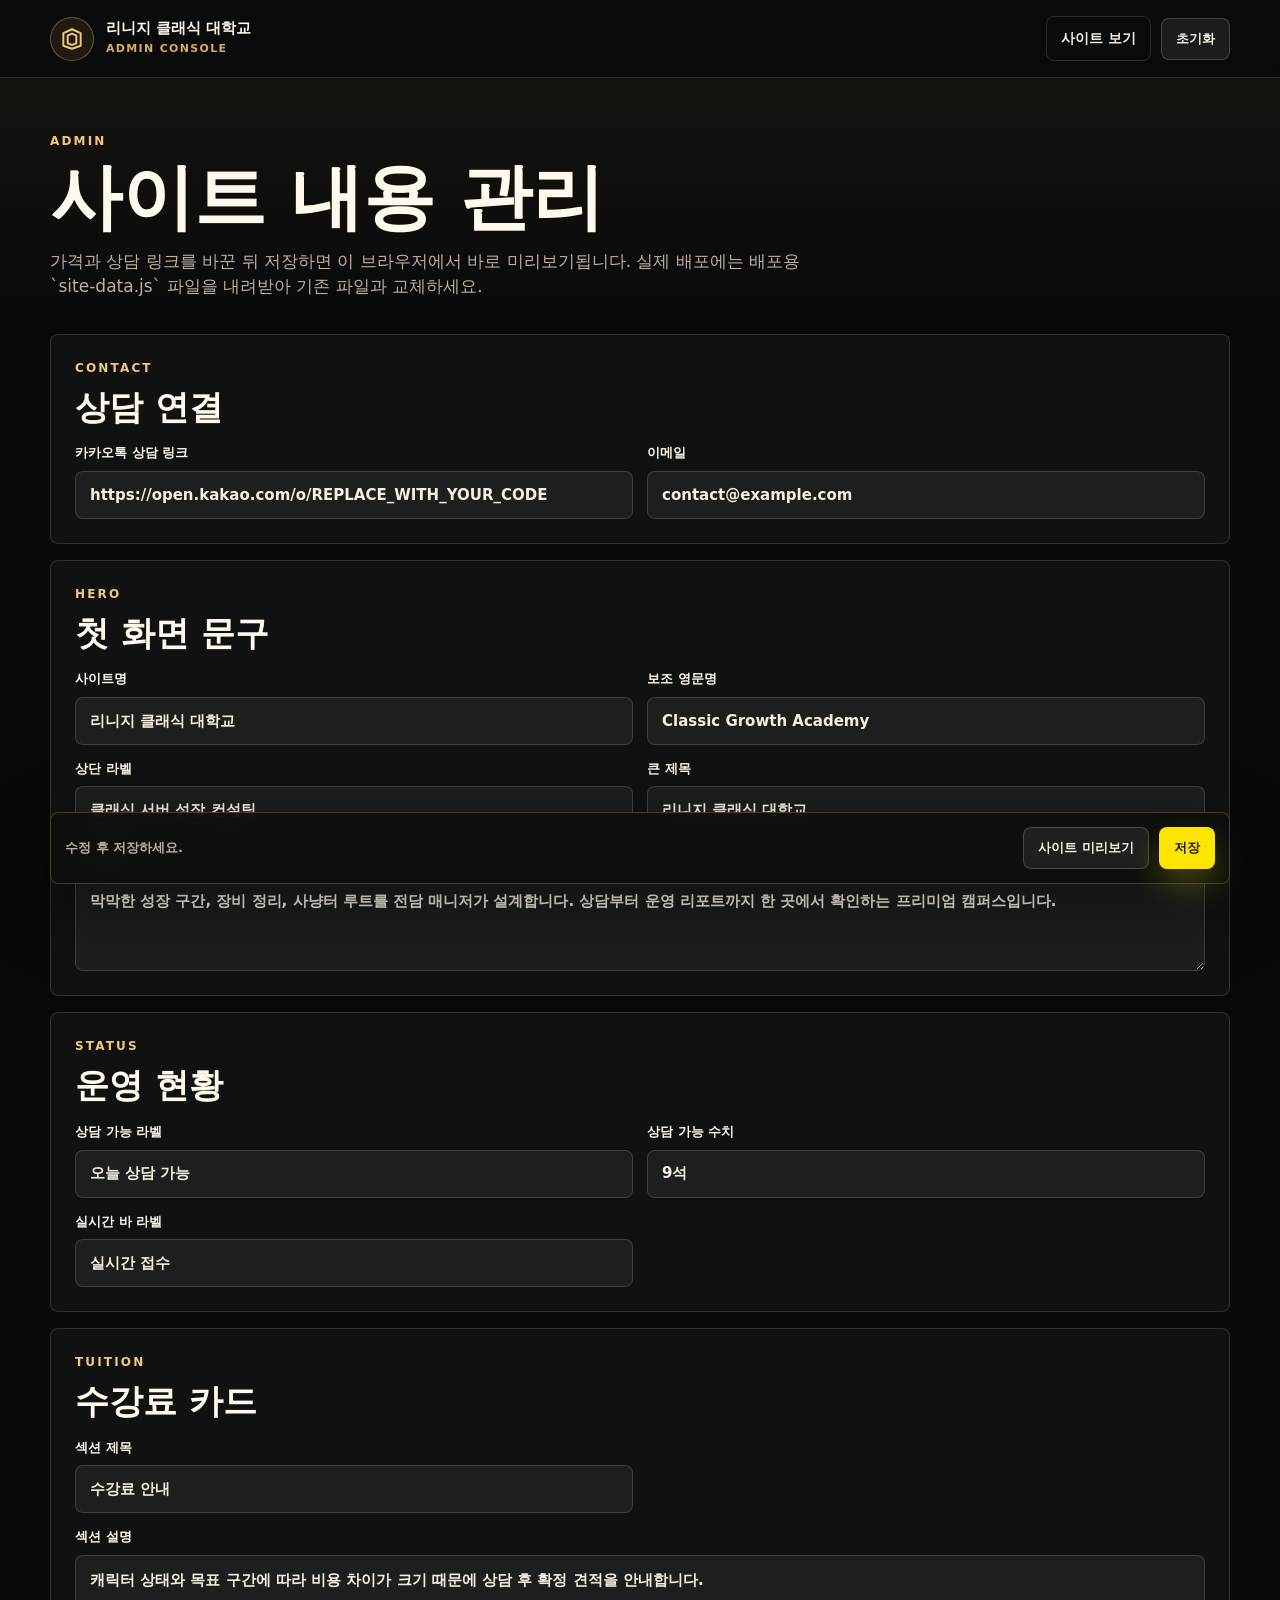
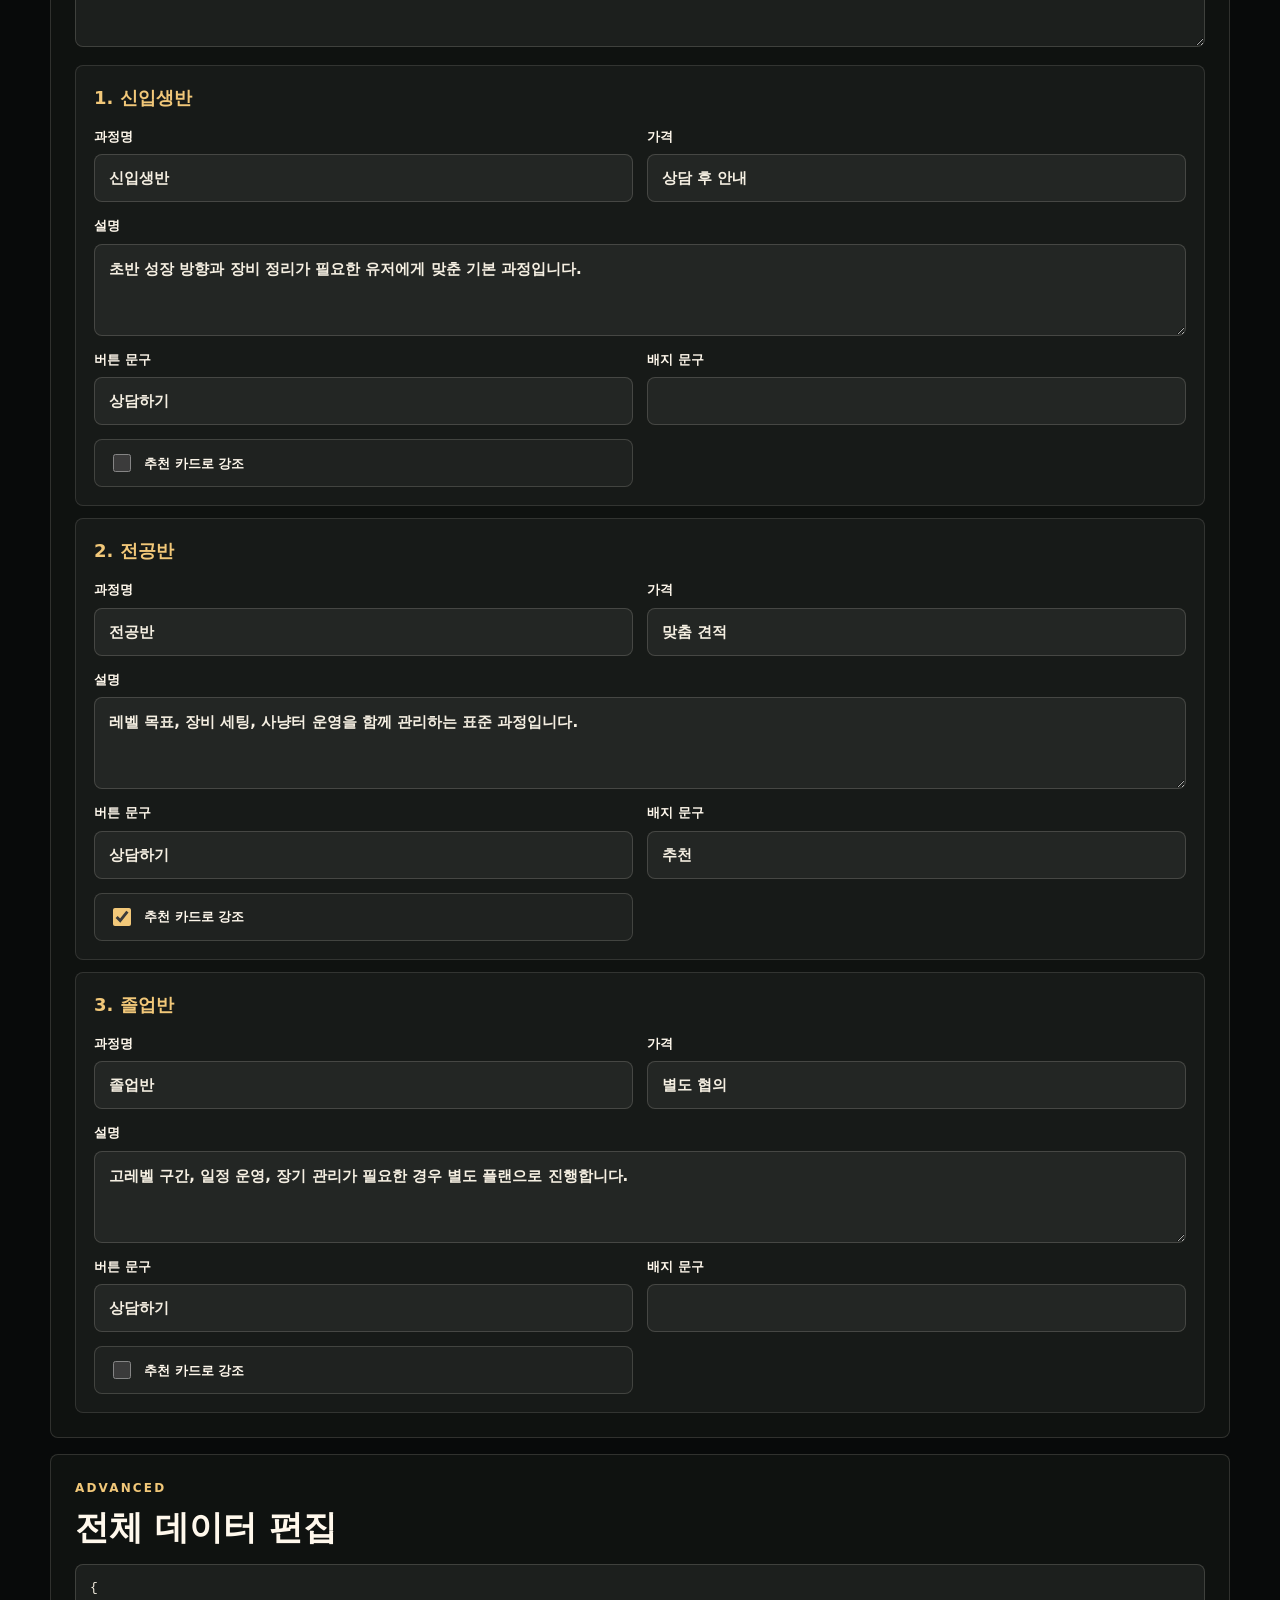
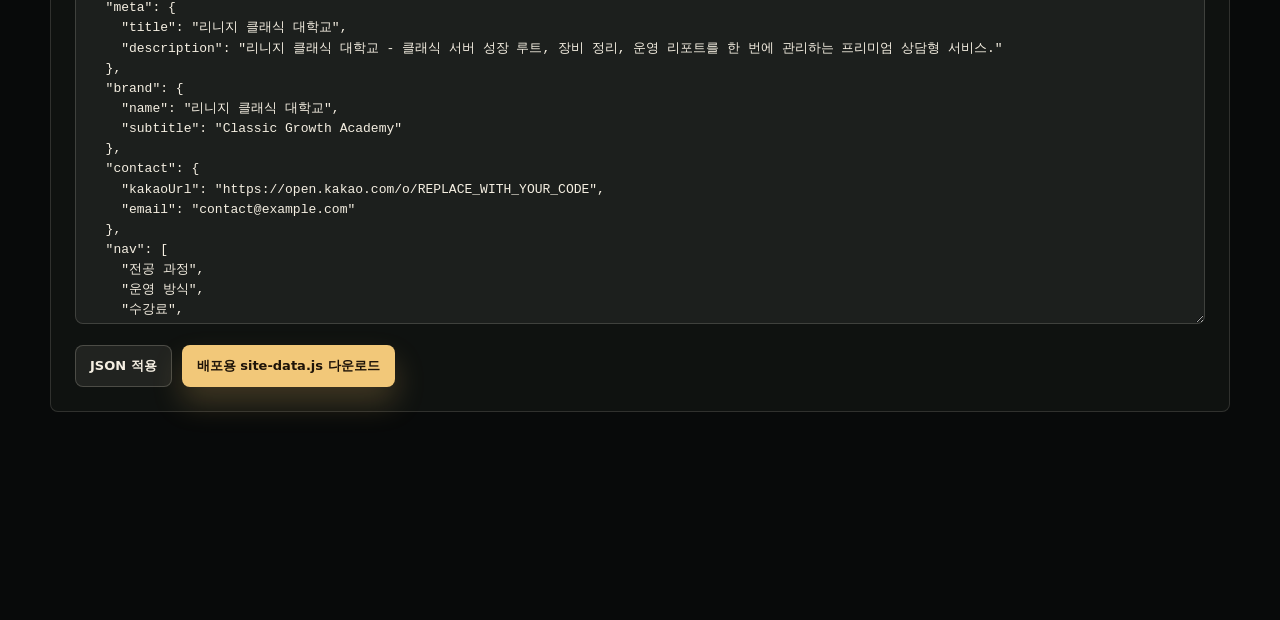
==== admin.html @ a8e137b4 "Deploy static website" ====
<!doctype html>
<html lang="ko">
  <head>
    <meta charset="utf-8" />
    <meta name="viewport" content="width=device-width, initial-scale=1" />
    <title>관리자 - 리니지 클래식 대학교</title>
    <link rel="stylesheet" href="styles.css" />
    <link rel="stylesheet" href="admin.css" />
  </head>
  <body class="admin-body">
    <header class="admin-topbar">
      <a class="brand" href="index.html" aria-label="리니지 클래식 대학교 사이트 보기">
        <span class="brand-mark" aria-hidden="true">
          <svg viewBox="0 0 24 24" role="img">
            <path d="M4 18.2V6.6L12 3l8 3.6v11.6l-8 2.8-8-2.8Z" />
            <path d="M8 16.1V8.9l4-1.8 4 1.8v7.2l-4 1.4-4-1.4Z" />
          </svg>
        </span>
        <span>
          <strong>리니지 클래식 대학교</strong>
          <small>Admin Console</small>
        </span>
      </a>
      <nav class="admin-nav" aria-label="관리자 메뉴">
        <a href="index.html">사이트 보기</a>
        <button class="button secondary compact" type="button" data-action="reset">초기화</button>
      </nav>
    </header>

    <main class="admin-shell">
      <section class="admin-intro">
        <p class="eyebrow">Admin</p>
        <h1>사이트 내용 관리</h1>
        <p>
          가격과 상담 링크를 바꾼 뒤 저장하면 이 브라우저에서 바로 미리보기됩니다. 실제 배포에는
          배포용 `site-data.js` 파일을 내려받아 기존 파일과 교체하세요.
        </p>
      </section>

      <form class="admin-layout" data-admin-form>
        <section class="admin-section">
          <div class="admin-section-head">
            <p class="eyebrow">Contact</p>
            <h2>상담 연결</h2>
          </div>
          <div class="field-grid">
            <label>
              카카오톡 상담 링크
              <input data-field="contact.kakaoUrl" type="url" placeholder="https://open.kakao.com/o/..." />
            </label>
            <label>
              이메일
              <input data-field="contact.email" type="email" placeholder="contact@example.com" />
            </label>
          </div>
        </section>

        <section class="admin-section">
          <div class="admin-section-head">
            <p class="eyebrow">Hero</p>
            <h2>첫 화면 문구</h2>
          </div>
          <div class="field-grid">
            <label>
              사이트명
              <input data-field="brand.name" type="text" />
            </label>
            <label>
              보조 영문명
              <input data-field="brand.subtitle" type="text" />
            </label>
            <label>
              상단 라벨
              <input data-field="hero.eyebrow" type="text" />
            </label>
            <label>
              큰 제목
              <input data-field="hero.title" type="text" />
            </label>
            <label class="wide-field">
              소개 문구
              <textarea data-field="hero.lede" rows="3"></textarea>
            </label>
          </div>
        </section>

        <section class="admin-section">
          <div class="admin-section-head">
            <p class="eyebrow">Status</p>
            <h2>운영 현황</h2>
          </div>
          <div class="field-grid">
            <label>
              상담 가능 라벨
              <input data-field="status.label" type="text" />
            </label>
            <label>
              상담 가능 수치
              <input data-field="status.value" type="text" />
            </label>
            <label>
              실시간 바 라벨
              <input data-field="status.lineLabel" type="text" />
            </label>
          </div>
        </section>

        <section class="admin-section">
          <div class="admin-section-head">
            <p class="eyebrow">Tuition</p>
            <h2>수강료 카드</h2>
          </div>
          <div class="field-grid">
            <label>
              섹션 제목
              <input data-field="pricing.title" type="text" />
            </label>
            <label class="wide-field">
              섹션 설명
              <textarea data-field="pricing.text" rows="2"></textarea>
            </label>
          </div>
          <div class="pricing-editor" data-pricing-editor></div>
        </section>

        <section class="admin-section">
          <div class="admin-section-head">
            <p class="eyebrow">Advanced</p>
            <h2>전체 데이터 편집</h2>
          </div>
          <textarea class="json-editor" data-json-editor spellcheck="false"></textarea>
          <div class="inline-actions">
            <button class="button secondary compact" type="button" data-action="apply-json">JSON 적용</button>
            <button class="button primary compact" type="button" data-action="download">배포용 site-data.js 다운로드</button>
          </div>
        </section>

        <div class="admin-savebar">
          <p data-admin-status>수정 후 저장하세요.</p>
          <div class="save-actions">
            <button class="button secondary compact" type="button" data-action="preview">사이트 미리보기</button>
            <button class="button kakao compact" type="submit">저장</button>
          </div>
        </div>
      </form>
    </main>

    <script src="site-data.js"></script>
    <script src="admin.js"></script>
  </body>
</html>
---- styles.css ----
:root {
  color-scheme: dark;
  --ink: #f5efe2;
  --muted: #bcb0a1;
  --soft: #82766a;
  --coal: #080a0a;
  --panel: #111514;
  --panel-2: #171b18;
  --line: rgba(245, 239, 226, 0.14);
  --gold: #d8ad5d;
  --gold-strong: #f2c879;
  --emerald: #3f806c;
  --brick: #9f4932;
  --shadow: 0 24px 70px rgba(0, 0, 0, 0.42);
  --radius: 8px;
  --max: 1180px;
}

* {
  box-sizing: border-box;
}

html {
  scroll-behavior: smooth;
}

body {
  margin: 0;
  min-width: 320px;
  background: var(--coal);
  color: var(--ink);
  font-family:
    "Pretendard",
    "Noto Sans KR",
    "Malgun Gothic",
    system-ui,
    -apple-system,
    BlinkMacSystemFont,
    "Segoe UI",
    sans-serif;
  line-height: 1.5;
}

body.menu-open {
  overflow: hidden;
}

img,
svg {
  display: block;
}

a {
  color: inherit;
  text-decoration: none;
}

button {
  font: inherit;
}

.site-header {
  position: fixed;
  z-index: 20;
  top: 16px;
  left: 50%;
  display: flex;
  width: min(calc(100% - 32px), var(--max));
  min-height: 68px;
  align-items: center;
  justify-content: space-between;
  gap: 24px;
  padding: 10px 12px 10px 16px;
  transform: translateX(-50%);
  border: 1px solid rgba(245, 239, 226, 0.18);
  border-radius: var(--radius);
  background: rgba(8, 10, 10, 0.72);
  box-shadow: 0 12px 38px rgba(0, 0, 0, 0.24);
  backdrop-filter: blur(18px);
}

.site-header.is-scrolled {
  background: rgba(8, 10, 10, 0.9);
}

.brand {
  display: inline-flex;
  min-width: 230px;
  align-items: center;
  gap: 12px;
}

.brand-mark {
  display: grid;
  width: 44px;
  height: 44px;
  flex: 0 0 auto;
  place-items: center;
  border: 1px solid rgba(216, 173, 93, 0.42);
  border-radius: 50%;
  background: rgba(216, 173, 93, 0.1);
  color: var(--gold-strong);
}

.brand-mark svg {
  width: 26px;
  height: 26px;
}

.brand-mark path,
.button path,
.icon-button path,
.card-icon path,
.floating-kakao path {
  fill: none;
  stroke: currentColor;
  stroke-linecap: round;
  stroke-linejoin: round;
  stroke-width: 1.8;
}

.brand strong {
  display: block;
  color: #fff8ec;
  font-size: 15px;
  font-weight: 800;
  line-height: 1.1;
}

.brand small {
  display: block;
  margin-top: 4px;
  color: var(--gold);
  font-size: 11px;
  font-weight: 700;
  letter-spacing: 0.12em;
  text-transform: uppercase;
}

.site-nav {
  display: flex;
  align-items: center;
  gap: 4px;
}

.site-nav a {
  min-height: 42px;
  padding: 11px 14px;
  border-radius: 999px;
  color: var(--muted);
  font-size: 14px;
  font-weight: 700;
}

.site-nav a:hover,
.site-nav a:focus-visible {
  background: rgba(245, 239, 226, 0.08);
  color: var(--ink);
  outline: 0;
}

.icon-button {
  display: none;
  width: 44px;
  height: 44px;
  align-items: center;
  justify-content: center;
  border: 1px solid var(--line);
  border-radius: var(--radius);
  background: rgba(255, 255, 255, 0.04);
  color: var(--ink);
  cursor: pointer;
}

.icon-button svg {
  width: 22px;
  height: 22px;
}

.hero {
  position: relative;
  display: grid;
  min-height: 88svh;
  overflow: hidden;
  isolation: isolate;
}

.hero-bg,
.hero-shade {
  position: absolute;
  inset: 0;
}

.hero-bg {
  z-index: -2;
  background-image: url("assets/hero-campus.png");
  background-position: center;
  background-size: cover;
}

.hero-shade {
  z-index: -1;
  background:
    linear-gradient(90deg, rgba(6, 8, 8, 0.96) 0%, rgba(6, 8, 8, 0.84) 30%, rgba(6, 8, 8, 0.44) 66%, rgba(6, 8, 8, 0.72) 100%),
    linear-gradient(180deg, rgba(8, 10, 10, 0.15), var(--coal) 100%);
}

.hero-inner {
  display: grid;
  width: min(calc(100% - 40px), var(--max));
  margin: 0 auto;
  padding: clamp(134px, 18vh, 184px) 0 clamp(56px, 9vh, 92px);
  align-items: end;
  grid-template-columns: minmax(0, 720px) 320px;
  gap: clamp(28px, 6vw, 92px);
}

.hero-copy {
  max-width: 720px;
}

.eyebrow {
  margin: 0 0 12px;
  color: var(--gold-strong);
  font-size: 12px;
  font-weight: 900;
  letter-spacing: 0.18em;
  text-transform: uppercase;
}

h1,
h2,
h3,
p {
  margin-top: 0;
}

h1 {
  max-width: 820px;
  margin-bottom: 22px;
  color: #fff8ec;
  font-size: clamp(52px, 9vw, 112px);
  font-weight: 900;
  line-height: 0.98;
  letter-spacing: 0;
}

.hero-lede {
  max-width: 680px;
  margin-bottom: 34px;
  color: rgba(245, 239, 226, 0.86);
  font-size: clamp(18px, 2vw, 23px);
  font-weight: 500;
}

.hero-actions,
.contact-actions {
  display: flex;
  flex-wrap: wrap;
  gap: 12px;
}

.button {
  display: inline-flex;
  min-height: 52px;
  align-items: center;
  justify-content: center;
  gap: 10px;
  padding: 14px 20px;
  border: 1px solid transparent;
  border-radius: var(--radius);
  font-size: 15px;
  font-weight: 900;
  transition:
    transform 180ms ease,
    border-color 180ms ease,
    background 180ms ease;
}

.button svg {
  width: 20px;
  height: 20px;
  flex: 0 0 auto;
}

.button:hover,
.button:focus-visible {
  transform: translateY(-2px);
  outline: 0;
}

.button.primary {
  background: var(--gold-strong);
  color: #1d1308;
  box-shadow: 0 16px 30px rgba(216, 173, 93, 0.24);
}

.button.kakao {
  background: #fee500;
  color: #231f20;
  box-shadow: 0 16px 30px rgba(254, 229, 0, 0.22);
}

.button.secondary {
  border-color: rgba(245, 239, 226, 0.2);
  background: rgba(245, 239, 226, 0.08);
  color: var(--ink);
}

.hero-status {
  align-self: end;
  padding: 20px;
  border: 1px solid rgba(245, 239, 226, 0.16);
  border-radius: var(--radius);
  background: rgba(9, 12, 11, 0.75);
  box-shadow: var(--shadow);
  backdrop-filter: blur(16px);
}

.status-top {
  display: flex;
  align-items: center;
  justify-content: space-between;
  gap: 16px;
  padding-bottom: 16px;
  border-bottom: 1px solid var(--line);
}

.status-top span {
  color: var(--muted);
  font-size: 13px;
  font-weight: 800;
}

.status-top strong {
  color: var(--gold-strong);
  font-size: 42px;
  line-height: 1;
}

.status-grid {
  display: grid;
  margin: 16px 0;
  grid-template-columns: repeat(3, 1fr);
  gap: 10px;
}

.status-grid div {
  min-height: 74px;
  padding: 12px 10px;
  border: 1px solid rgba(245, 239, 226, 0.1);
  border-radius: var(--radius);
  background: rgba(255, 255, 255, 0.04);
}

.status-grid dt {
  color: var(--soft);
  font-size: 11px;
  font-weight: 800;
}

.status-grid dd {
  margin: 8px 0 0;
  color: #fff8ec;
  font-size: 18px;
  font-weight: 900;
}

.status-line {
  display: flex;
  align-items: center;
  gap: 12px;
  color: var(--muted);
  font-size: 13px;
  font-weight: 800;
}

.pulse-track {
  position: relative;
  flex: 1;
  height: 6px;
  overflow: hidden;
  border-radius: 999px;
  background: rgba(245, 239, 226, 0.09);
}

.pulse-track span {
  position: absolute;
  inset: 0 auto 0 0;
  width: 46%;
  border-radius: inherit;
  background: linear-gradient(90deg, var(--emerald), var(--gold-strong));
  animation: pulseLine 2.8s ease-in-out infinite;
}

.notice-strip {
  display: grid;
  width: min(calc(100% - 40px), var(--max));
  margin: -34px auto 0;
  position: relative;
  z-index: 2;
  grid-template-columns: repeat(3, 1fr);
  border: 1px solid var(--line);
  border-radius: var(--radius);
  background: #111412;
  box-shadow: var(--shadow);
}

.notice-strip div {
  min-height: 118px;
  padding: 24px;
}

.notice-strip div + div {
  border-left: 1px solid var(--line);
}

.notice-strip strong {
  display: block;
  margin-bottom: 8px;
  color: #fff8ec;
  font-size: 17px;
}

.notice-strip span {
  color: var(--muted);
  font-size: 14px;
}

.section {
  width: min(calc(100% - 40px), var(--max));
  margin: 0 auto;
  padding: clamp(78px, 11vw, 130px) 0;
}

.section-head {
  max-width: 720px;
  margin: 0 auto 36px;
  text-align: center;
}

.section-head.align-left {
  margin-left: 0;
  text-align: left;
}

h2 {
  margin-bottom: 16px;
  color: #fff8ec;
  font-size: clamp(34px, 5vw, 58px);
  font-weight: 900;
  line-height: 1.08;
  letter-spacing: 0;
}

.section-head p:not(.eyebrow) {
  color: var(--muted);
  font-size: 17px;
}

.program-grid,
.pricing-grid {
  display: grid;
  grid-template-columns: repeat(3, minmax(0, 1fr));
  gap: 16px;
}

.program-card,
.price-card {
  min-height: 360px;
  padding: 26px;
  border: 1px solid var(--line);
  border-radius: var(--radius);
  background: var(--panel);
}

.program-card {
  display: flex;
  flex-direction: column;
}

.card-icon {
  display: grid;
  width: 52px;
  height: 52px;
  margin-bottom: 22px;
  place-items: center;
  border: 1px solid rgba(216, 173, 93, 0.3);
  border-radius: var(--radius);
  color: var(--gold-strong);
  background: rgba(216, 173, 93, 0.08);
}

.card-icon svg {
  width: 27px;
  height: 27px;
}

.program-card h3,
.price-card h3,
.live-board h3,
.timeline-step h3 {
  margin-bottom: 10px;
  color: #fff8ec;
  font-size: 22px;
  font-weight: 900;
  letter-spacing: 0;
}

.program-card p,
.price-card p,
.timeline-step p {
  color: var(--muted);
}

.program-card ul {
  display: grid;
  margin: auto 0 0;
  padding: 18px 0 0;
  border-top: 1px solid var(--line);
  gap: 9px;
  list-style: none;
}

.program-card li {
  position: relative;
  padding-left: 17px;
  color: rgba(245, 239, 226, 0.84);
  font-size: 14px;
  font-weight: 700;
}

.program-card li::before {
  position: absolute;
  top: 0.68em;
  left: 0;
  width: 6px;
  height: 6px;
  border-radius: 50%;
  background: var(--emerald);
  content: "";
}

.operations {
  padding-top: 34px;
}

.ops-layout {
  display: grid;
  grid-template-columns: minmax(0, 1fr) 420px;
  gap: 24px;
  align-items: start;
}

.timeline {
  display: grid;
  gap: 12px;
}

.timeline-step {
  display: grid;
  min-height: 132px;
  grid-template-columns: 72px 1fr;
  gap: 20px;
  padding: 22px;
  border: 1px solid var(--line);
  border-radius: var(--radius);
  background: var(--panel);
}

.timeline-step > span {
  display: grid;
  width: 56px;
  height: 56px;
  place-items: center;
  border: 1px solid rgba(63, 128, 108, 0.44);
  border-radius: var(--radius);
  color: #d8f0e7;
  background: rgba(63, 128, 108, 0.12);
  font-weight: 900;
}

.live-board {
  position: sticky;
  top: 108px;
  padding: 24px;
  border: 1px solid rgba(216, 173, 93, 0.22);
  border-radius: var(--radius);
  background: #121411;
  box-shadow: var(--shadow);
}

.board-head {
  display: flex;
  align-items: flex-start;
  justify-content: space-between;
  gap: 16px;
  margin-bottom: 18px;
}

.board-head .eyebrow {
  margin-bottom: 8px;
}

.live-badge {
  min-width: 68px;
  padding: 7px 10px;
  border: 1px solid rgba(63, 128, 108, 0.36);
  border-radius: 999px;
  background: rgba(63, 128, 108, 0.12);
  color: #c6efe2;
  font-size: 12px;
  font-weight: 900;
  text-align: center;
}

.queue-list {
  display: grid;
  gap: 10px;
}

.queue-item {
  display: grid;
  min-height: 72px;
  grid-template-columns: 1fr auto;
  gap: 14px;
  align-items: center;
  padding: 14px;
  border: 1px solid rgba(245, 239, 226, 0.1);
  border-radius: var(--radius);
  background: rgba(255, 255, 255, 0.035);
}

.queue-item strong {
  display: block;
  margin-bottom: 4px;
  color: #fff8ec;
  font-size: 14px;
}

.queue-item span {
  color: var(--soft);
  font-size: 12px;
  font-weight: 700;
}

.queue-chip {
  min-width: 58px;
  padding: 7px 9px;
  border-radius: 999px;
  color: #fff8ec;
  font-size: 12px;
  font-weight: 900;
  text-align: center;
}

.queue-chip.open {
  background: rgba(63, 128, 108, 0.72);
}

.queue-chip.waiting {
  background: rgba(216, 173, 93, 0.72);
  color: #1b1208;
}

.queue-chip.closed {
  background: rgba(159, 73, 50, 0.72);
}

.dark-band {
  width: 100%;
  max-width: none;
  margin: 0;
  padding-inline: max(20px, calc((100% - var(--max)) / 2));
  background:
    linear-gradient(180deg, rgba(255, 255, 255, 0.02), rgba(255, 255, 255, 0)),
    #0f1210;
}

.pricing-grid {
  width: min(100%, var(--max));
  margin: 0 auto;
}

.price-card {
  position: relative;
  min-height: 300px;
  background: var(--panel-2);
}

.price-card.featured {
  border-color: rgba(216, 173, 93, 0.5);
  background: #1a1710;
}

.tag {
  display: inline-flex;
  margin-bottom: 18px;
  padding: 6px 10px;
  border-radius: 999px;
  background: rgba(216, 173, 93, 0.18);
  color: var(--gold-strong);
  font-size: 12px;
  font-weight: 900;
}

.price {
  margin-bottom: 18px;
  color: var(--gold-strong) !important;
  font-size: 30px;
  font-weight: 900;
}

.text-link {
  display: inline-flex;
  margin-top: 14px;
  color: var(--gold-strong);
  font-weight: 900;
}

.text-link:hover,
.text-link:focus-visible {
  color: #fff8ec;
  outline: 0;
}

.faq-section {
  display: grid;
  grid-template-columns: minmax(260px, 0.7fr) minmax(0, 1fr);
  gap: 48px;
}

.faq-list {
  display: grid;
  gap: 10px;
}

details {
  border: 1px solid var(--line);
  border-radius: var(--radius);
  background: var(--panel);
}

summary {
  display: grid;
  min-height: 68px;
  grid-template-columns: 1fr 28px;
  align-items: center;
  gap: 16px;
  padding: 20px 22px;
  color: #fff8ec;
  cursor: pointer;
  font-weight: 900;
  list-style: none;
}

summary::-webkit-details-marker {
  display: none;
}

summary span {
  position: relative;
  width: 28px;
  height: 28px;
  border: 1px solid var(--line);
  border-radius: 50%;
}

summary span::before,
summary span::after {
  position: absolute;
  top: 50%;
  left: 50%;
  width: 12px;
  height: 2px;
  background: var(--gold-strong);
  content: "";
  transform: translate(-50%, -50%);
}

summary span::after {
  transform: translate(-50%, -50%) rotate(90deg);
}

details[open] summary span::after {
  opacity: 0;
}

details p {
  margin: 0;
  padding: 0 22px 22px;
  color: var(--muted);
}

.contact-section {
  display: grid;
  width: min(calc(100% - 40px), var(--max));
  margin: 0 auto 82px;
  grid-template-columns: minmax(0, 1fr) auto;
  gap: 28px;
  align-items: center;
  padding: clamp(32px, 5vw, 48px);
  border: 1px solid rgba(216, 173, 93, 0.24);
  border-radius: var(--radius);
  background:
    linear-gradient(90deg, rgba(216, 173, 93, 0.11), rgba(63, 128, 108, 0.11)),
    #121411;
  box-shadow: var(--shadow);
}

.contact-copy h2 {
  margin-bottom: 12px;
}

.contact-copy p:last-child {
  max-width: 680px;
  margin-bottom: 0;
  color: var(--muted);
}

.floating-kakao {
  position: fixed;
  right: max(18px, calc((100% - var(--max)) / 2));
  bottom: 22px;
  z-index: 30;
  display: inline-flex;
  min-height: 54px;
  align-items: center;
  justify-content: center;
  gap: 8px;
  padding: 14px 18px;
  border: 1px solid rgba(35, 31, 32, 0.2);
  border-radius: 999px;
  background: #fee500;
  color: #231f20;
  box-shadow: 0 20px 50px rgba(0, 0, 0, 0.36);
  font-size: 14px;
  font-weight: 900;
  transition:
    transform 180ms ease,
    box-shadow 180ms ease;
}

.floating-kakao:hover,
.floating-kakao:focus-visible {
  transform: translateY(-3px);
  box-shadow: 0 24px 62px rgba(0, 0, 0, 0.46);
  outline: 0;
}

.floating-kakao svg {
  width: 22px;
  height: 22px;
  flex: 0 0 auto;
}

.site-footer {
  display: flex;
  width: min(calc(100% - 40px), var(--max));
  min-height: 92px;
  margin: 0 auto;
  align-items: center;
  justify-content: space-between;
  gap: 20px;
  padding: 28px 0;
  border-top: 1px solid var(--line);
  color: var(--soft);
  font-size: 13px;
}

.site-footer p {
  margin: 0;
}

.admin-link {
  color: var(--gold);
  font-size: 13px;
  font-weight: 900;
}

.admin-link:hover,
.admin-link:focus-visible {
  color: #fff8ec;
  outline: 0;
}

@keyframes pulseLine {
  0%,
  100% {
    transform: translateX(0);
  }

  50% {
    transform: translateX(120%);
  }
}

@media (max-width: 960px) {
  .site-header {
    top: 12px;
    width: min(calc(100% - 24px), var(--max));
  }

  .icon-button {
    display: inline-flex;
  }

  .site-nav {
    position: fixed;
    top: 90px;
    right: 12px;
    left: 12px;
    display: none;
    flex-direction: column;
    align-items: stretch;
    padding: 10px;
    border: 1px solid var(--line);
    border-radius: var(--radius);
    background: rgba(8, 10, 10, 0.96);
    box-shadow: var(--shadow);
  }

  body.menu-open .site-nav {
    display: flex;
  }

  .site-nav a {
    border-radius: var(--radius);
  }

  .hero {
    min-height: 86svh;
  }

  .hero-bg {
    background-position: 58% center;
  }

  .hero-inner {
    grid-template-columns: 1fr;
    padding-top: 128px;
  }

  .hero-status {
    max-width: 460px;
  }

  .notice-strip,
  .program-grid,
  .pricing-grid,
  .ops-layout,
  .faq-section,
  .contact-section {
    grid-template-columns: 1fr;
  }

  .notice-strip div + div {
    border-top: 1px solid var(--line);
    border-left: 0;
  }

  .live-board {
    position: static;
  }

  .contact-actions {
    justify-content: flex-start;
  }
}

@media (max-width: 640px) {
  .brand {
    min-width: 0;
  }

  .brand small {
    display: none;
  }

  .brand strong {
    font-size: 14px;
  }

  .hero {
    min-height: 84svh;
  }

  .hero-bg {
    background-position: 64% center;
  }

  .hero-shade {
    background:
      linear-gradient(90deg, rgba(6, 8, 8, 0.98) 0%, rgba(6, 8, 8, 0.86) 54%, rgba(6, 8, 8, 0.62) 100%),
      linear-gradient(180deg, rgba(8, 10, 10, 0.08), var(--coal) 100%);
  }

  .hero-inner,
  .section,
  .notice-strip,
  .contact-section,
  .site-footer {
    width: min(calc(100% - 28px), var(--max));
  }

  h1 {
    font-size: clamp(44px, 15vw, 68px);
  }

  h2 {
    font-size: clamp(30px, 10vw, 42px);
  }

  .hero-lede {
    font-size: 17px;
  }

  .hero-actions,
  .contact-actions {
    display: grid;
    grid-template-columns: 1fr;
  }

  .button {
    width: 100%;
  }

  .status-grid {
    grid-template-columns: 1fr;
  }

  .program-card,
  .price-card {
    min-height: auto;
  }

  .timeline-step {
    grid-template-columns: 1fr;
  }

  .site-footer {
    flex-direction: column;
    align-items: flex-start;
    padding-bottom: 88px;
  }

  .floating-kakao {
    right: 14px;
    bottom: 14px;
    min-height: 50px;
    padding: 12px 15px;
    font-size: 13px;
  }
}
---- admin.css ----
.admin-body {
  min-height: 100svh;
  background:
    linear-gradient(180deg, rgba(216, 173, 93, 0.08), rgba(8, 10, 10, 0) 320px),
    var(--coal);
}

.admin-topbar {
  position: sticky;
  z-index: 10;
  top: 0;
  display: flex;
  min-height: 78px;
  align-items: center;
  justify-content: space-between;
  gap: 24px;
  padding: 14px max(20px, calc((100% - var(--max)) / 2));
  border-bottom: 1px solid var(--line);
  background: rgba(8, 10, 10, 0.9);
  backdrop-filter: blur(18px);
}

.admin-nav,
.inline-actions,
.save-actions {
  display: flex;
  flex-wrap: wrap;
  align-items: center;
  gap: 10px;
}

.admin-nav a {
  min-height: 42px;
  padding: 11px 14px;
  border: 1px solid var(--line);
  border-radius: var(--radius);
  color: var(--ink);
  font-size: 14px;
  font-weight: 900;
}

.admin-shell {
  width: min(calc(100% - 40px), var(--max));
  margin: 0 auto;
  padding: 54px 0 120px;
}

.admin-intro {
  max-width: 760px;
  margin-bottom: 34px;
}

.admin-intro h1 {
  margin-bottom: 16px;
  font-size: clamp(38px, 6vw, 72px);
}

.admin-intro p:last-child {
  color: var(--muted);
  font-size: 17px;
}

.admin-layout {
  display: grid;
  gap: 16px;
}

.admin-section {
  padding: 24px;
  border: 1px solid var(--line);
  border-radius: var(--radius);
  background: rgba(17, 20, 18, 0.92);
}

.admin-section-head {
  margin-bottom: 18px;
}

.admin-section-head h2 {
  margin-bottom: 0;
  font-size: clamp(24px, 3vw, 34px);
}

.field-grid {
  display: grid;
  grid-template-columns: repeat(2, minmax(0, 1fr));
  gap: 14px;
}

label {
  display: grid;
  gap: 8px;
  color: #fff8ec;
  font-size: 13px;
  font-weight: 900;
}

input,
textarea {
  width: 100%;
  border: 1px solid rgba(245, 239, 226, 0.16);
  border-radius: var(--radius);
  background: rgba(255, 255, 255, 0.055);
  color: var(--ink);
  font: inherit;
  font-size: 15px;
  outline: 0;
}

input {
  min-height: 48px;
  padding: 0 14px;
}

textarea {
  min-height: 92px;
  padding: 13px 14px;
  resize: vertical;
}

input:focus,
textarea:focus {
  border-color: rgba(242, 200, 121, 0.72);
  box-shadow: 0 0 0 3px rgba(242, 200, 121, 0.12);
}

.wide-field {
  grid-column: 1 / -1;
}

.pricing-editor {
  display: grid;
  margin-top: 18px;
  gap: 12px;
}

.price-editor-row {
  display: grid;
  grid-template-columns: 1fr 1fr;
  gap: 14px;
  padding: 18px;
  border: 1px solid rgba(245, 239, 226, 0.12);
  border-radius: var(--radius);
  background: rgba(255, 255, 255, 0.035);
}

.price-editor-row h3 {
  grid-column: 1 / -1;
  margin-bottom: 2px;
  color: var(--gold-strong);
  font-size: 18px;
}

.checkbox-field {
  display: flex;
  min-height: 48px;
  align-items: center;
  gap: 10px;
  padding: 0 14px;
  border: 1px solid rgba(245, 239, 226, 0.16);
  border-radius: var(--radius);
  background: rgba(255, 255, 255, 0.035);
}

.checkbox-field input {
  width: 18px;
  min-height: 18px;
  accent-color: var(--gold-strong);
}

.json-editor {
  min-height: 360px;
  margin-bottom: 14px;
  font-family: "Cascadia Code", "Consolas", monospace;
  font-size: 13px;
  line-height: 1.55;
}

.button.compact {
  min-height: 42px;
  padding: 10px 14px;
  font-size: 13px;
}

.admin-savebar {
  position: sticky;
  bottom: 16px;
  z-index: 9;
  display: flex;
  align-items: center;
  justify-content: space-between;
  gap: 18px;
  padding: 14px;
  border: 1px solid rgba(216, 173, 93, 0.28);
  border-radius: var(--radius);
  background: rgba(13, 15, 13, 0.94);
  box-shadow: var(--shadow);
  backdrop-filter: blur(16px);
}

.admin-savebar p {
  margin: 0;
  color: var(--muted);
  font-size: 13px;
  font-weight: 800;
}

.admin-savebar.is-saved p {
  color: #d8f0e7;
}

.admin-savebar.is-error p {
  color: #ffb4a2;
}

@media (max-width: 760px) {
  .admin-topbar,
  .admin-savebar {
    align-items: stretch;
    flex-direction: column;
  }

  .admin-topbar {
    position: static;
  }

  .admin-nav,
  .inline-actions,
  .save-actions {
    display: grid;
    width: 100%;
    grid-template-columns: 1fr;
  }

  .admin-nav a,
  .button.compact {
    width: 100%;
  }

  .field-grid,
  .price-editor-row {
    grid-template-columns: 1fr;
  }
}
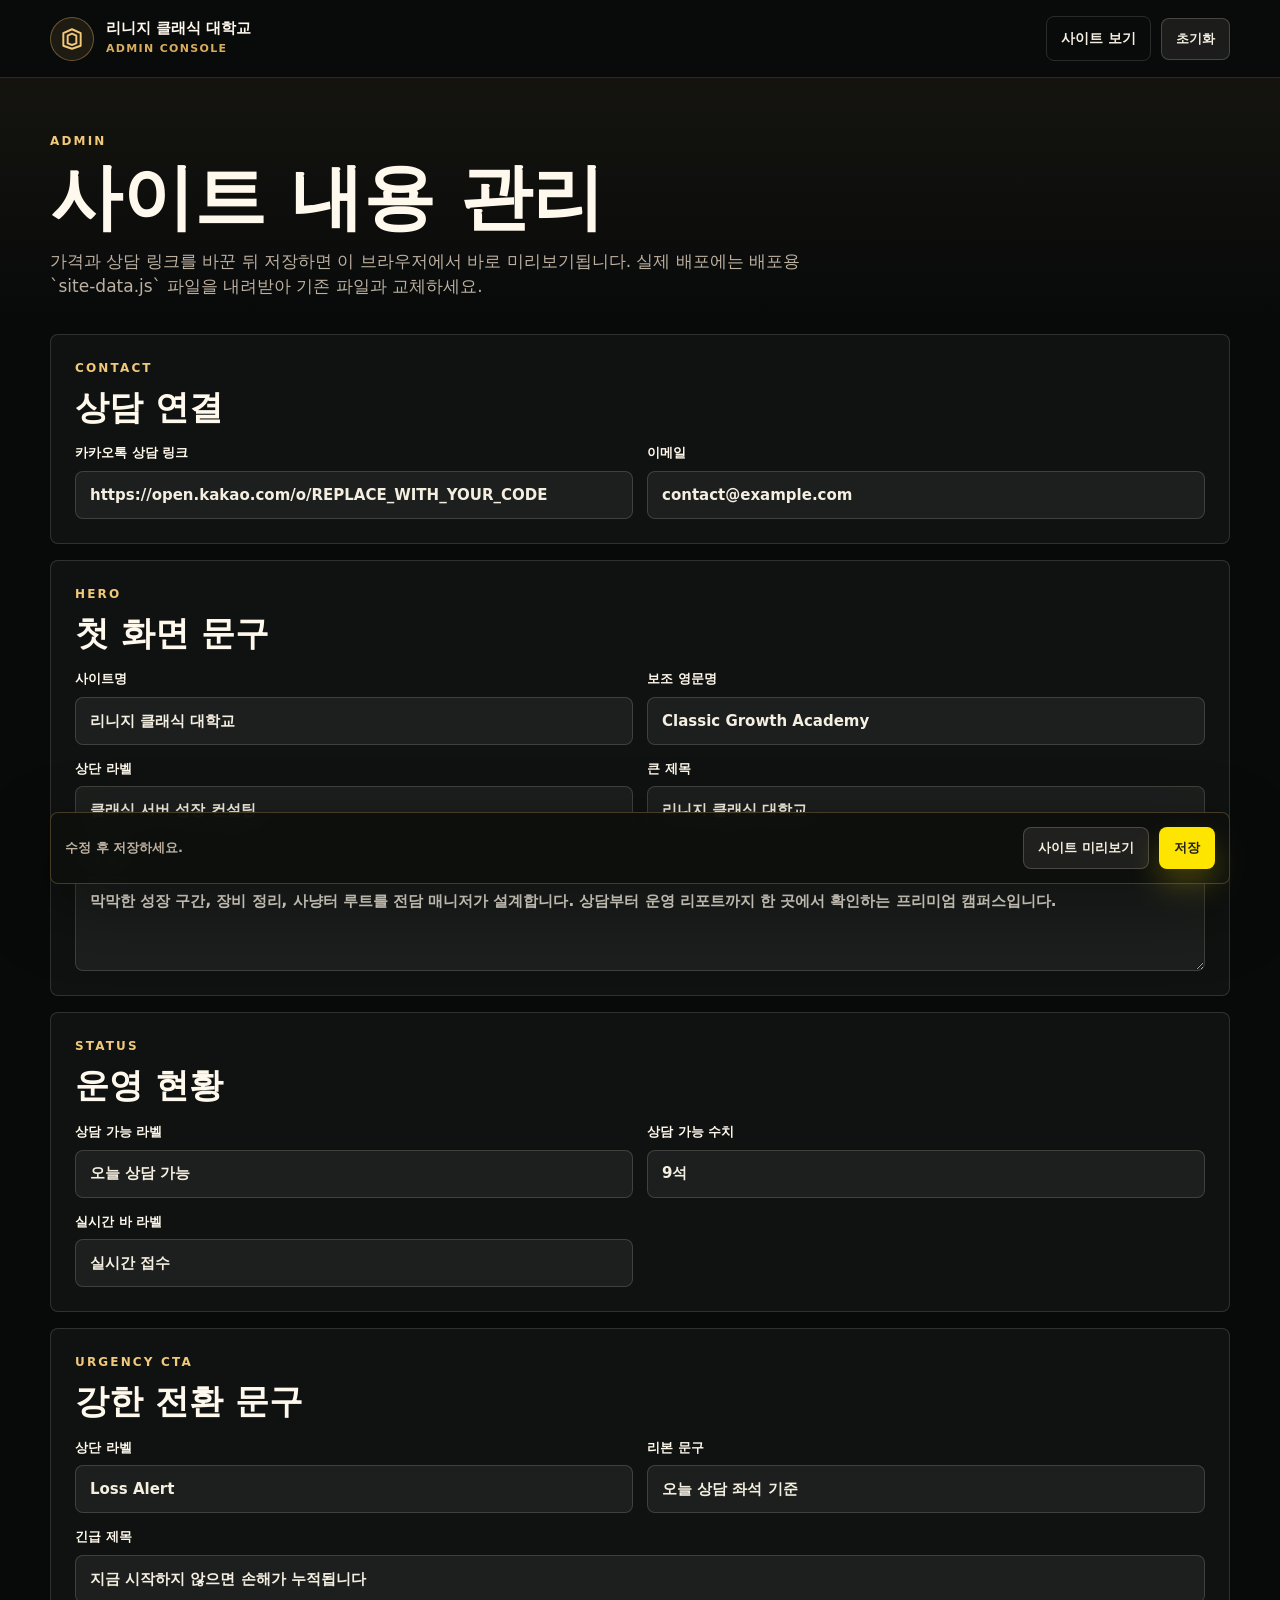
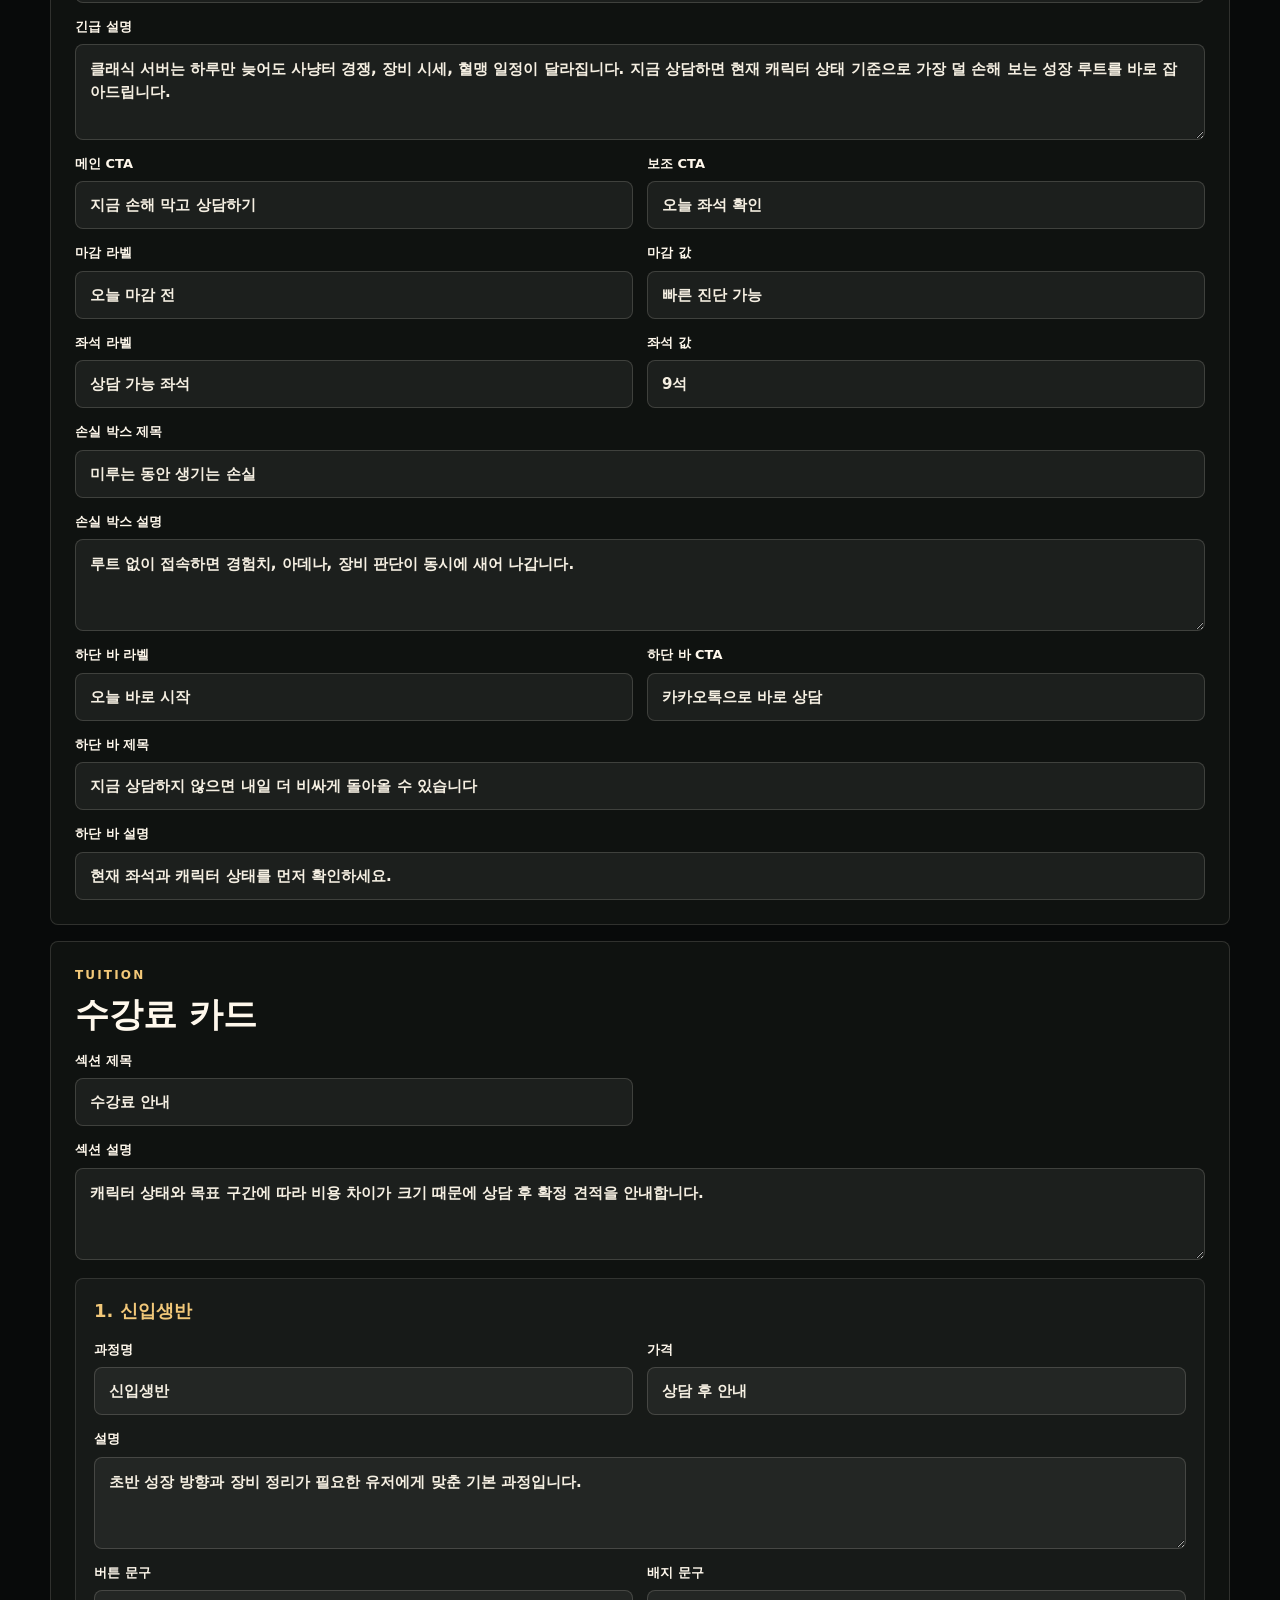
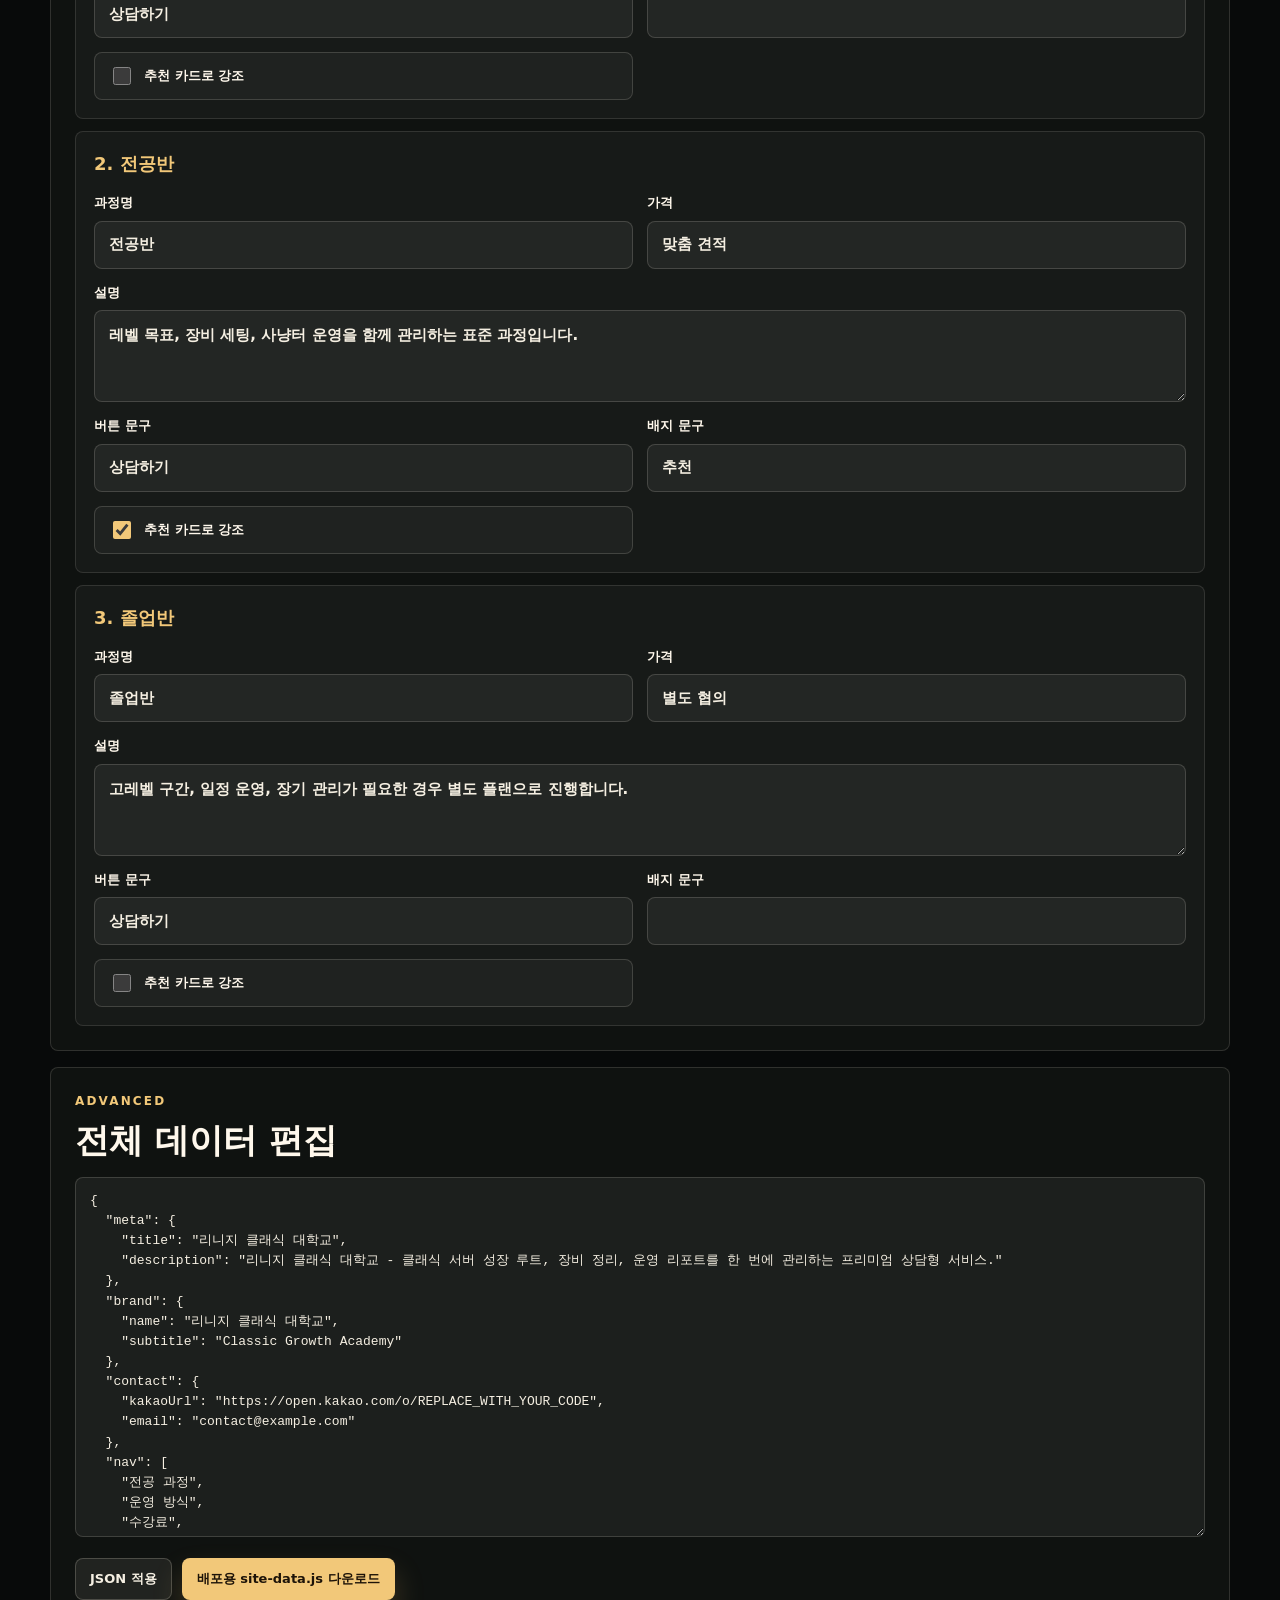
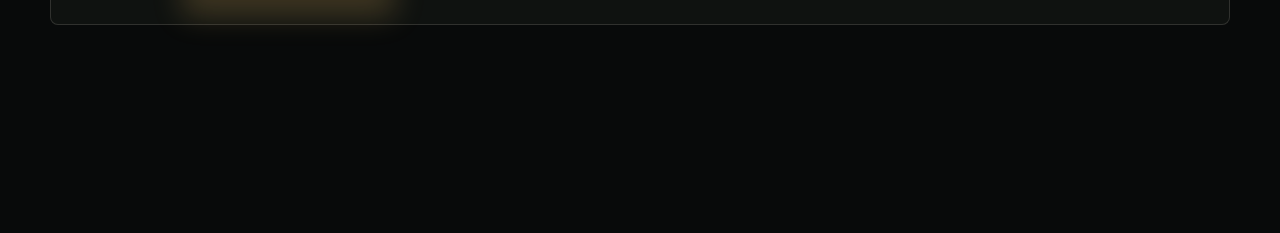
==== commit 05f60120: "Add urgency CTA marketing sections" ====
--- a/admin.html
+++ b/admin.html
@@ -107,6 +107,79 @@
 
         <section class="admin-section">
           <div class="admin-section-head">
+            <p class="eyebrow">Urgency CTA</p>
+            <h2>강한 전환 문구</h2>
+          </div>
+          <div class="field-grid">
+            <label>
+              상단 라벨
+              <input data-field="urgency.eyebrow" type="text" />
+            </label>
+            <label>
+              리본 문구
+              <input data-field="urgency.ribbon" type="text" />
+            </label>
+            <label class="wide-field">
+              긴급 제목
+              <input data-field="urgency.title" type="text" />
+            </label>
+            <label class="wide-field">
+              긴급 설명
+              <textarea data-field="urgency.text" rows="3"></textarea>
+            </label>
+            <label>
+              메인 CTA
+              <input data-field="urgency.primaryCta" type="text" />
+            </label>
+            <label>
+              보조 CTA
+              <input data-field="urgency.secondaryCta" type="text" />
+            </label>
+            <label>
+              마감 라벨
+              <input data-field="urgency.deadlineLabel" type="text" />
+            </label>
+            <label>
+              마감 값
+              <input data-field="urgency.deadlineValue" type="text" />
+            </label>
+            <label>
+              좌석 라벨
+              <input data-field="urgency.slotLabel" type="text" />
+            </label>
+            <label>
+              좌석 값
+              <input data-field="urgency.slotValue" type="text" />
+            </label>
+            <label class="wide-field">
+              손실 박스 제목
+              <input data-field="urgency.lossTitle" type="text" />
+            </label>
+            <label class="wide-field">
+              손실 박스 설명
+              <textarea data-field="urgency.lossText" rows="2"></textarea>
+            </label>
+            <label>
+              하단 바 라벨
+              <input data-field="urgency.stripLabel" type="text" />
+            </label>
+            <label>
+              하단 바 CTA
+              <input data-field="urgency.stripCta" type="text" />
+            </label>
+            <label class="wide-field">
+              하단 바 제목
+              <input data-field="urgency.stripTitle" type="text" />
+            </label>
+            <label class="wide-field">
+              하단 바 설명
+              <input data-field="urgency.stripText" type="text" />
+            </label>
+          </div>
+        </section>
+
+        <section class="admin-section">
+          <div class="admin-section-head">
             <p class="eyebrow">Tuition</p>
             <h2>수강료 카드</h2>
           </div>
--- a/styles.css
+++ b/styles.css
@@ -110,8 +110,7 @@
 .brand-mark path,
 .button path,
 .icon-button path,
-.card-icon path,
-.floating-kakao path {
+.card-icon path {
   fill: none;
   stroke: currentColor;
   stroke-linecap: round;
@@ -425,6 +424,139 @@
 .notice-strip span {
   color: var(--muted);
   font-size: 14px;
+}
+
+.urgency-section {
+  display: grid;
+  width: min(calc(100% - 40px), var(--max));
+  margin: 34px auto 0;
+  grid-template-columns: minmax(0, 0.96fr) minmax(340px, 0.64fr);
+  gap: 18px;
+  padding: clamp(24px, 4vw, 34px);
+  border: 1px solid rgba(255, 180, 96, 0.28);
+  border-radius: var(--radius);
+  background:
+    linear-gradient(135deg, rgba(159, 73, 50, 0.24), rgba(216, 173, 93, 0.12) 42%, rgba(63, 128, 108, 0.1)),
+    #111310;
+  box-shadow: var(--shadow);
+}
+
+.urgency-copy {
+  align-self: center;
+}
+
+.urgency-ribbon {
+  display: inline-flex;
+  min-height: 34px;
+  align-items: center;
+  margin-bottom: 18px;
+  padding: 7px 12px;
+  border: 1px solid rgba(255, 180, 96, 0.34);
+  border-radius: 999px;
+  background: rgba(159, 73, 50, 0.24);
+  color: #ffd7ba;
+  font-size: 12px;
+  font-weight: 900;
+}
+
+.urgency-copy h2 {
+  max-width: 720px;
+  margin-bottom: 16px;
+  font-size: clamp(34px, 5.4vw, 64px);
+}
+
+.urgency-copy p:not(.eyebrow) {
+  max-width: 720px;
+  color: rgba(245, 239, 226, 0.84);
+  font-size: 17px;
+}
+
+.urgency-actions {
+  display: flex;
+  flex-wrap: wrap;
+  gap: 12px;
+  margin-top: 24px;
+}
+
+.urgency-panel {
+  display: grid;
+  gap: 12px;
+  padding: 18px;
+  border: 1px solid rgba(245, 239, 226, 0.14);
+  border-radius: var(--radius);
+  background: rgba(8, 10, 10, 0.7);
+}
+
+.urgency-panel-top {
+  display: grid;
+  grid-template-columns: 1fr 1fr;
+  gap: 10px;
+}
+
+.urgency-panel-top div,
+.urgency-stat-grid div,
+.loss-box {
+  padding: 14px;
+  border: 1px solid rgba(245, 239, 226, 0.1);
+  border-radius: var(--radius);
+  background: rgba(255, 255, 255, 0.04);
+}
+
+.urgency-panel span,
+.urgency-stat-grid span {
+  display: block;
+  margin-bottom: 8px;
+  color: var(--soft);
+  font-size: 12px;
+  font-weight: 900;
+}
+
+.urgency-panel strong,
+.urgency-stat-grid strong {
+  color: #fff8ec;
+  font-size: 20px;
+  font-weight: 900;
+}
+
+.urgency-panel-top strong {
+  color: var(--gold-strong);
+  font-size: clamp(24px, 4vw, 36px);
+}
+
+.urgency-stat-grid {
+  display: grid;
+  grid-template-columns: repeat(3, 1fr);
+  gap: 10px;
+}
+
+.loss-box h3,
+.loss-grid h3 {
+  margin-bottom: 8px;
+  color: #fff8ec;
+  font-size: 17px;
+  font-weight: 900;
+}
+
+.loss-box p,
+.loss-grid p {
+  margin: 0;
+  color: var(--muted);
+  font-size: 14px;
+}
+
+.loss-grid {
+  display: grid;
+  grid-column: 1 / -1;
+  grid-template-columns: repeat(3, minmax(0, 1fr));
+  gap: 12px;
+}
+
+.loss-grid article {
+  min-height: 132px;
+  padding: 18px;
+  border: 1px solid rgba(245, 239, 226, 0.12);
+  border-radius: var(--radius);
+  background: rgba(255, 255, 255, 0.035);
 }
 
 .section {
@@ -818,39 +950,58 @@
   color: var(--muted);
 }
 
-.floating-kakao {
+.conversion-bar {
   position: fixed;
   right: max(18px, calc((100% - var(--max)) / 2));
-  bottom: 22px;
+  bottom: 18px;
+  left: auto;
   z-index: 30;
-  display: inline-flex;
-  min-height: 54px;
+  display: flex;
+  width: min(620px, calc(100% - 36px));
+  min-height: 74px;
   align-items: center;
-  justify-content: center;
-  gap: 8px;
-  padding: 14px 18px;
-  border: 1px solid rgba(35, 31, 32, 0.2);
-  border-radius: 999px;
-  background: #fee500;
-  color: #231f20;
+  justify-content: space-between;
+  gap: 18px;
+  margin: 0 auto;
+  padding: 12px 14px 12px 18px;
+  border: 1px solid rgba(216, 173, 93, 0.38);
+  border-radius: var(--radius);
+  background: rgba(10, 12, 10, 0.94);
+  color: var(--ink);
   box-shadow: 0 20px 50px rgba(0, 0, 0, 0.36);
-  font-size: 14px;
-  font-weight: 900;
-  transition:
-    transform 180ms ease,
-    box-shadow 180ms ease;
-}
-
-.floating-kakao:hover,
-.floating-kakao:focus-visible {
-  transform: translateY(-3px);
-  box-shadow: 0 24px 62px rgba(0, 0, 0, 0.46);
-  outline: 0;
-}
-
-.floating-kakao svg {
-  width: 22px;
-  height: 22px;
+  backdrop-filter: blur(18px);
+}
+
+.conversion-copy {
+  min-width: 0;
+}
+
+.conversion-copy span {
+  display: block;
+  margin-bottom: 3px;
+  color: var(--gold-strong);
+  font-size: 12px;
+  font-weight: 900;
+  letter-spacing: 0.1em;
+  text-transform: uppercase;
+}
+
+.conversion-copy strong {
+  display: block;
+  color: #fff8ec;
+  font-size: clamp(15px, 2vw, 19px);
+  font-weight: 900;
+  line-height: 1.25;
+}
+
+.conversion-copy p {
+  margin: 4px 0 0;
+  color: var(--muted);
+  font-size: 13px;
+}
+
+.compact-conversion {
+  min-width: 232px;
   flex: 0 0 auto;
 }
 
@@ -862,7 +1013,7 @@
   align-items: center;
   justify-content: space-between;
   gap: 20px;
-  padding: 28px 0;
+  padding: 28px 0 118px;
   border-top: 1px solid var(--line);
   color: var(--soft);
   font-size: 13px;
@@ -946,6 +1097,7 @@
   }
 
   .notice-strip,
+  .urgency-section,
   .program-grid,
   .pricing-grid,
   .ops-layout,
@@ -959,6 +1111,11 @@
     border-left: 0;
   }
 
+  .urgency-section,
+  .loss-grid {
+    grid-template-columns: 1fr;
+  }
+
   .live-board {
     position: static;
   }
@@ -998,6 +1155,7 @@
   .hero-inner,
   .section,
   .notice-strip,
+  .urgency-section,
   .contact-section,
   .site-footer {
     width: min(calc(100% - 28px), var(--max));
@@ -1029,6 +1187,11 @@
     grid-template-columns: 1fr;
   }
 
+  .urgency-panel-top,
+  .urgency-stat-grid {
+    grid-template-columns: 1fr;
+  }
+
   .program-card,
   .price-card {
     min-height: auto;
@@ -1041,14 +1204,23 @@
   .site-footer {
     flex-direction: column;
     align-items: flex-start;
-    padding-bottom: 88px;
-  }
-
-  .floating-kakao {
-    right: 14px;
-    bottom: 14px;
-    min-height: 50px;
-    padding: 12px 15px;
-    font-size: 13px;
-  }
-}
+    padding-bottom: 170px;
+  }
+
+  .conversion-bar {
+    right: 10px;
+    bottom: 10px;
+    left: 10px;
+    width: calc(100% - 20px);
+    min-height: 132px;
+    align-items: stretch;
+    flex-direction: column;
+    gap: 10px;
+  }
+
+  .compact-conversion {
+    width: 100%;
+    min-width: 0;
+  }
+
+}
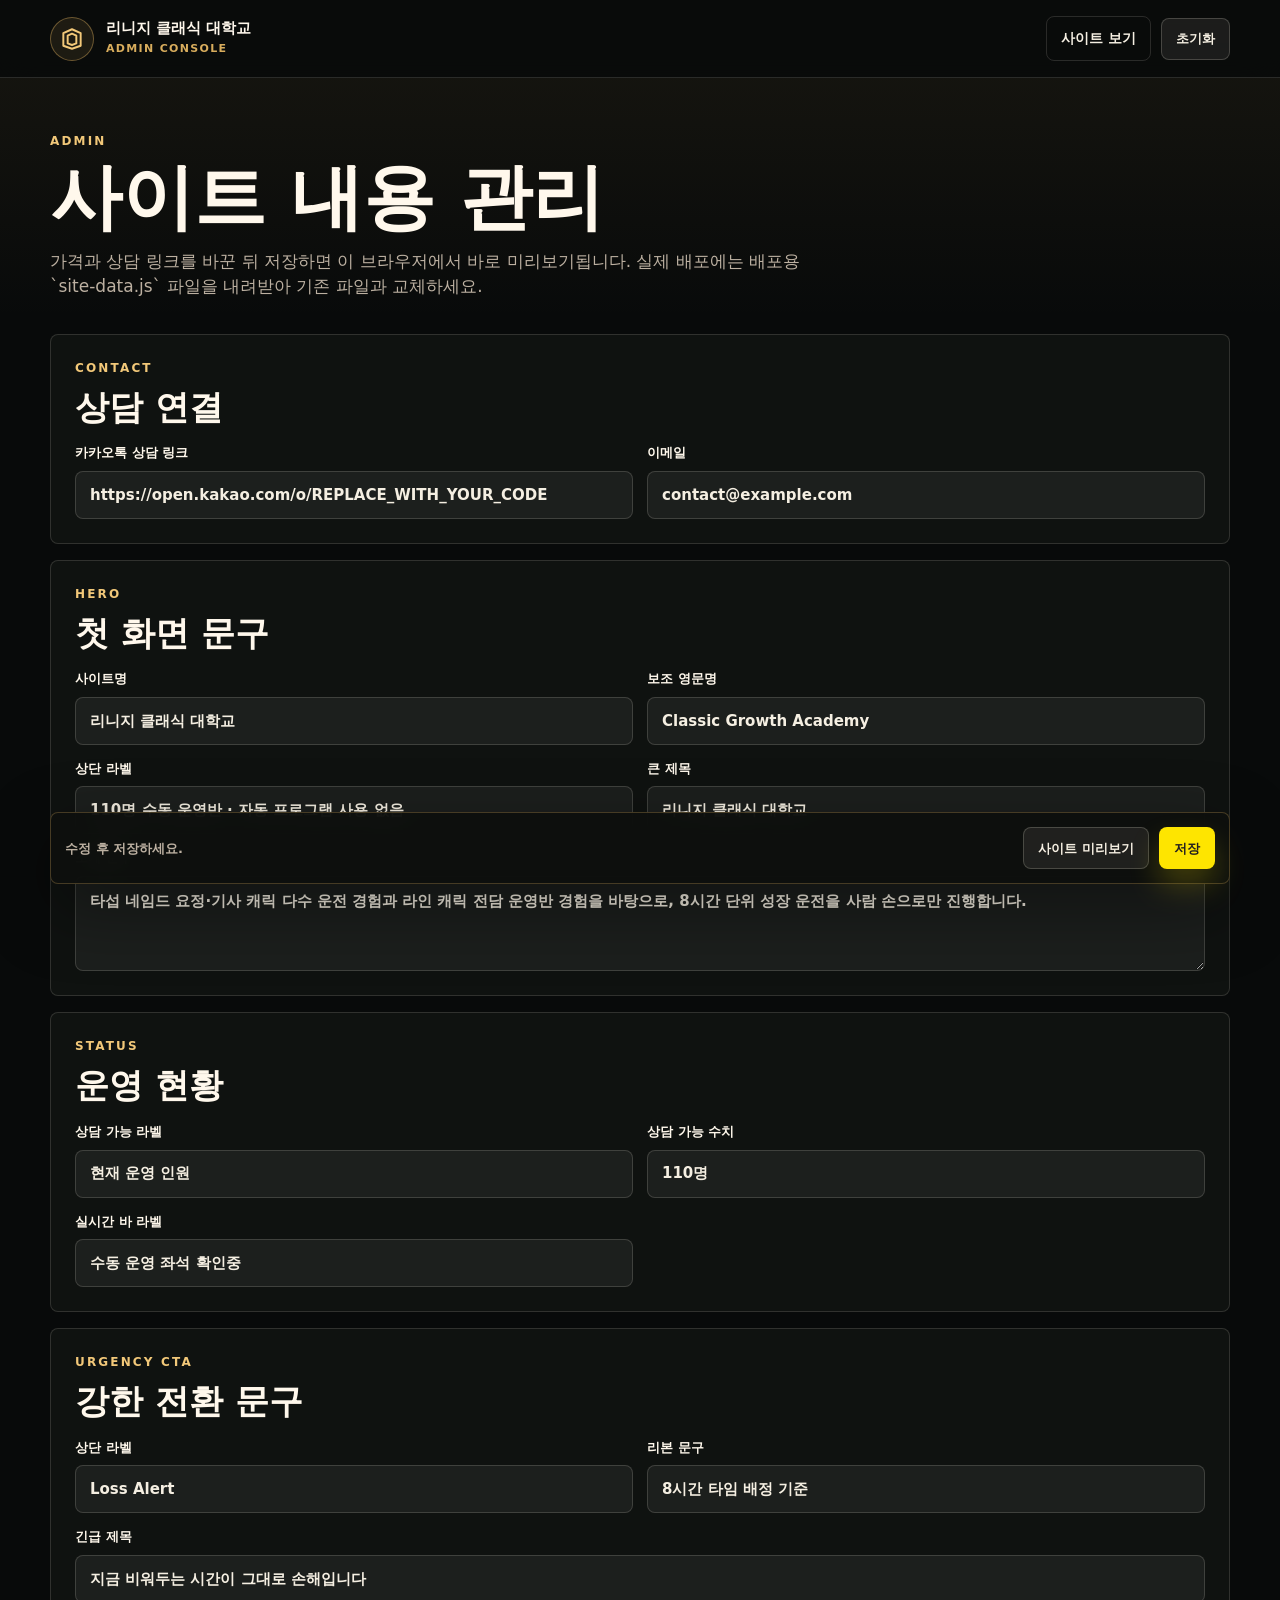
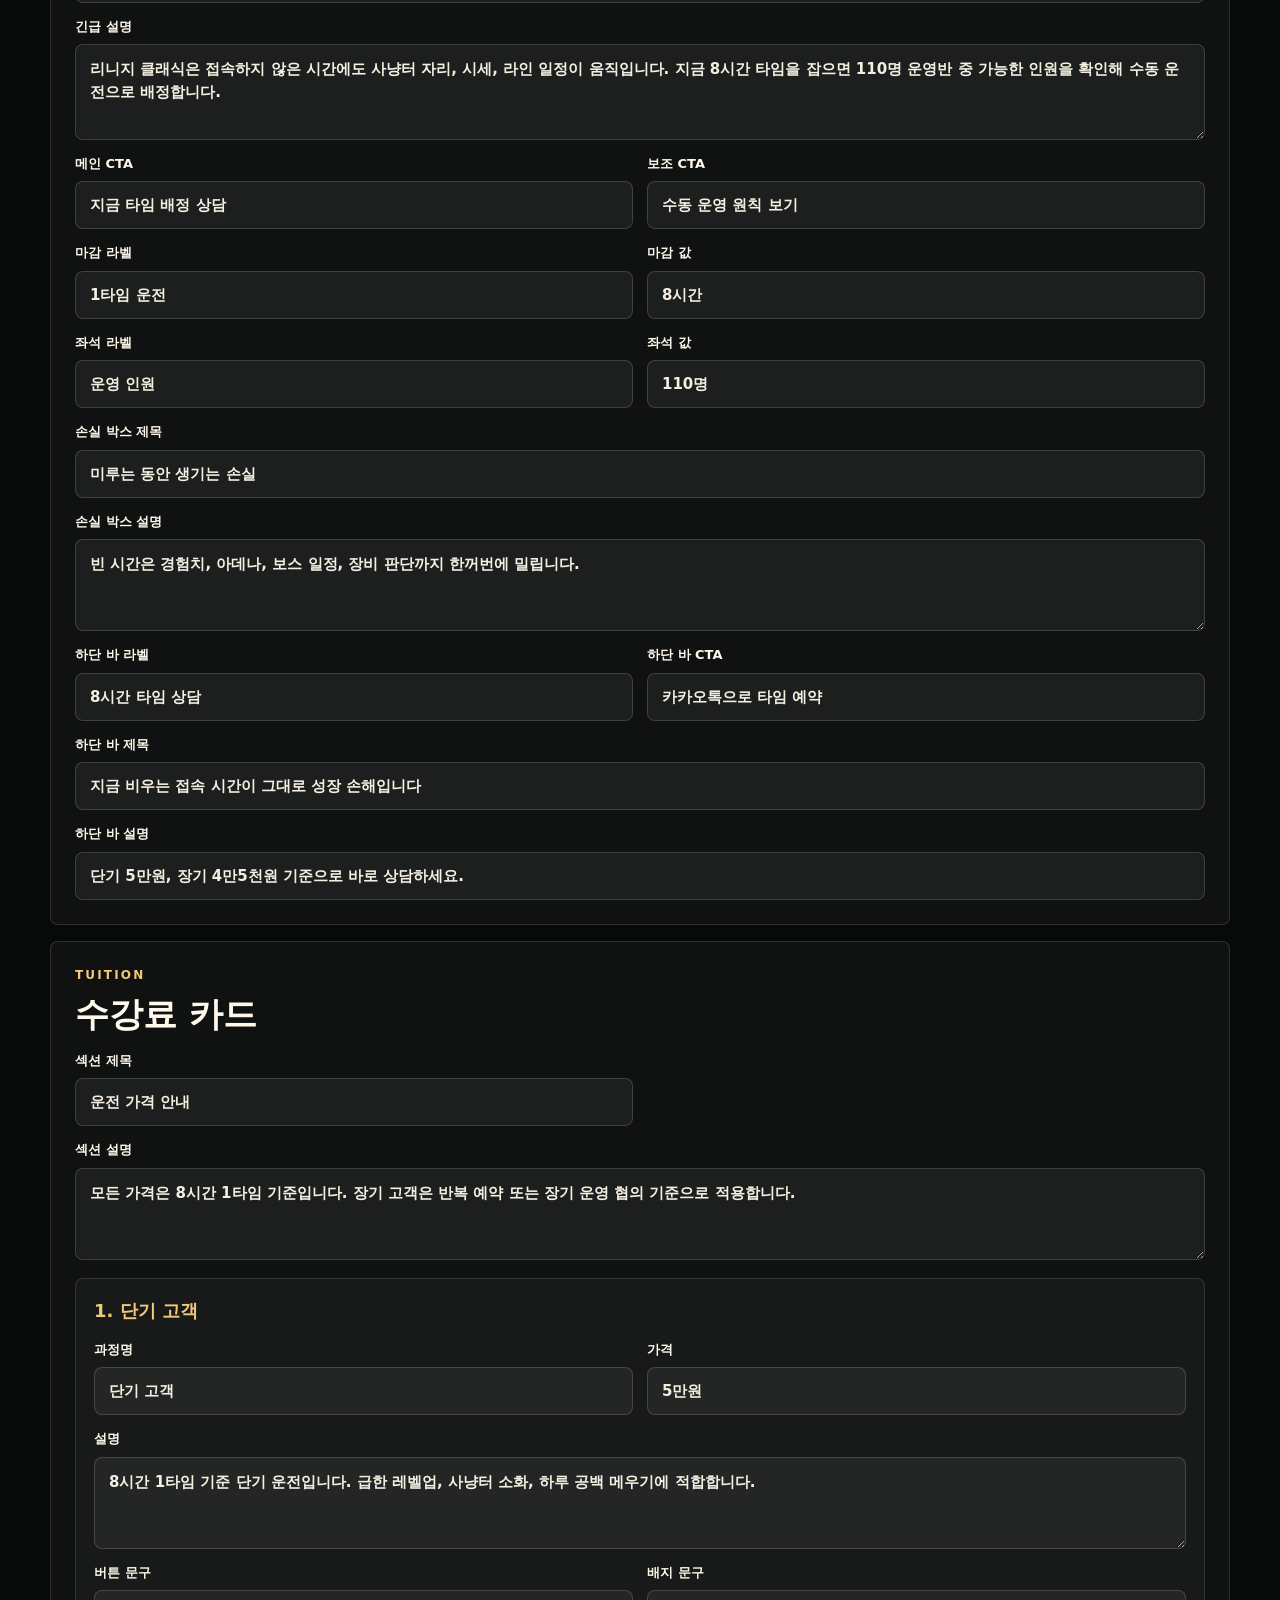
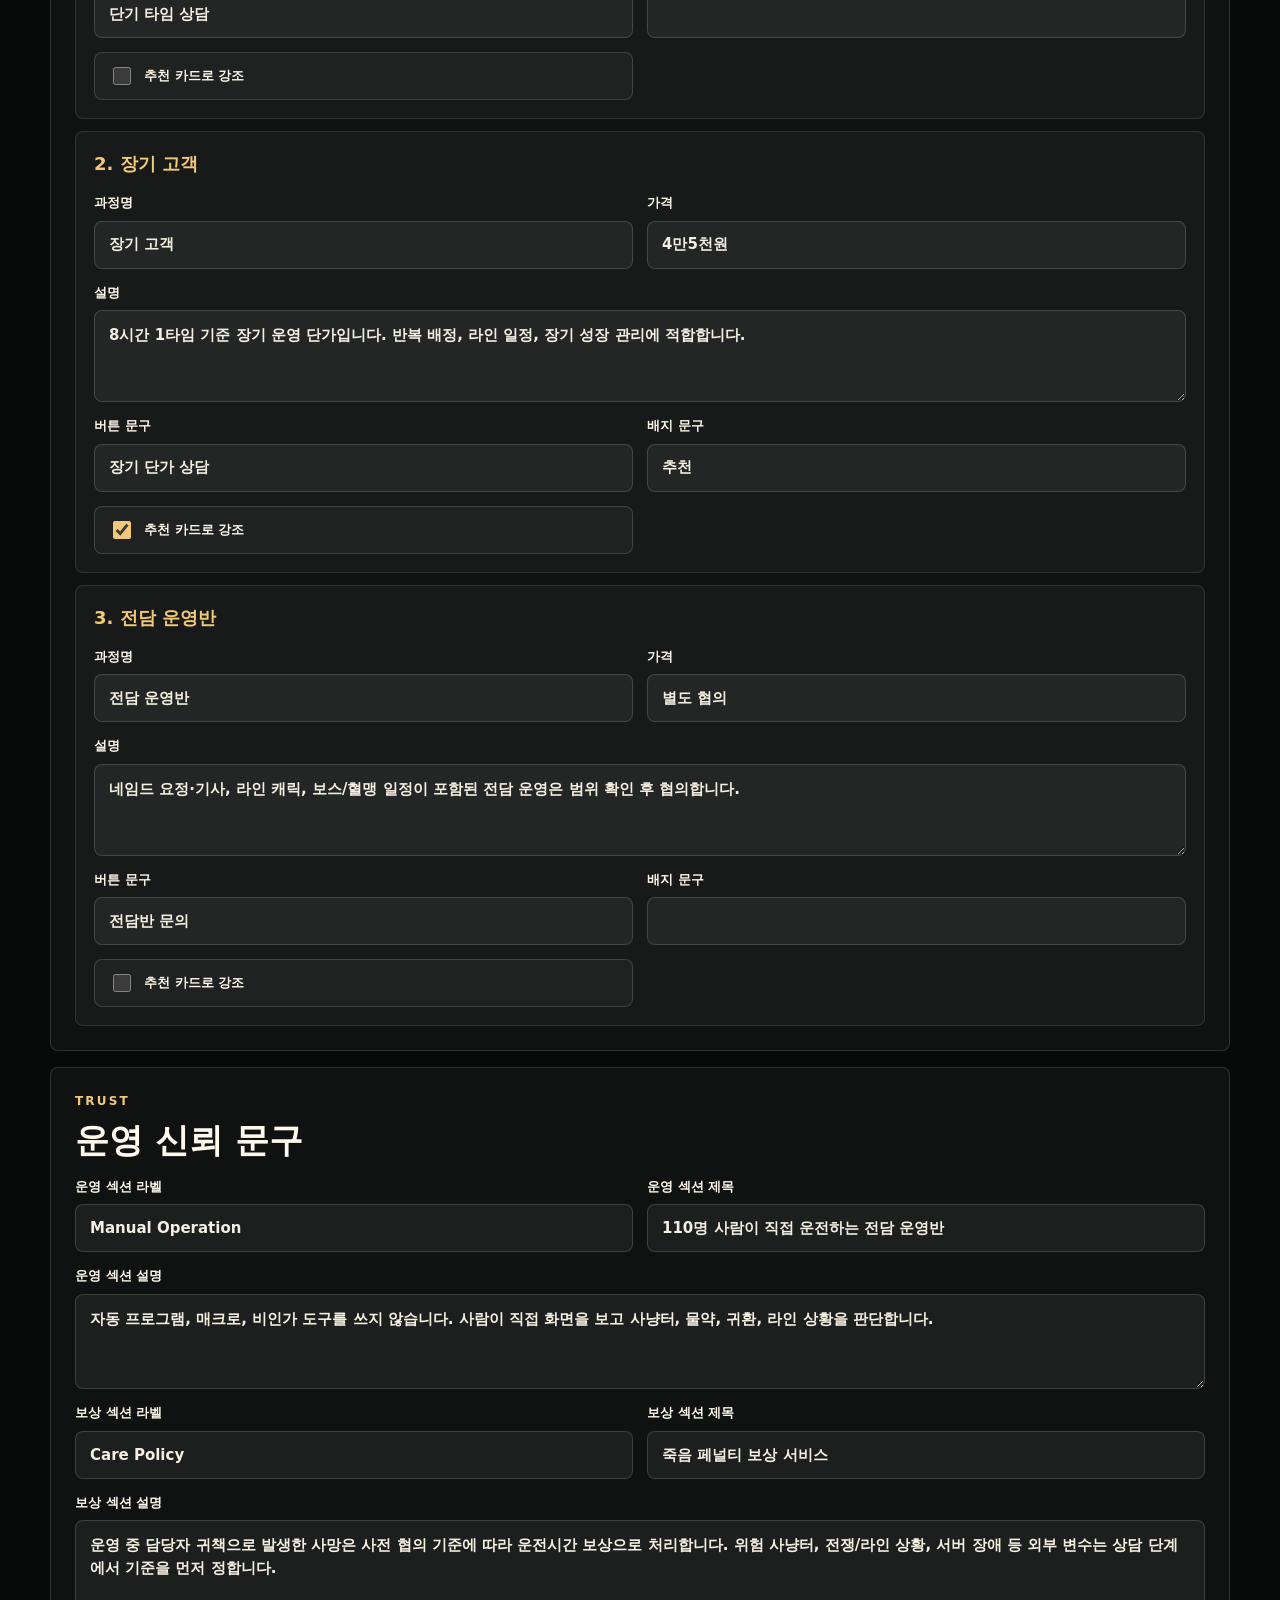
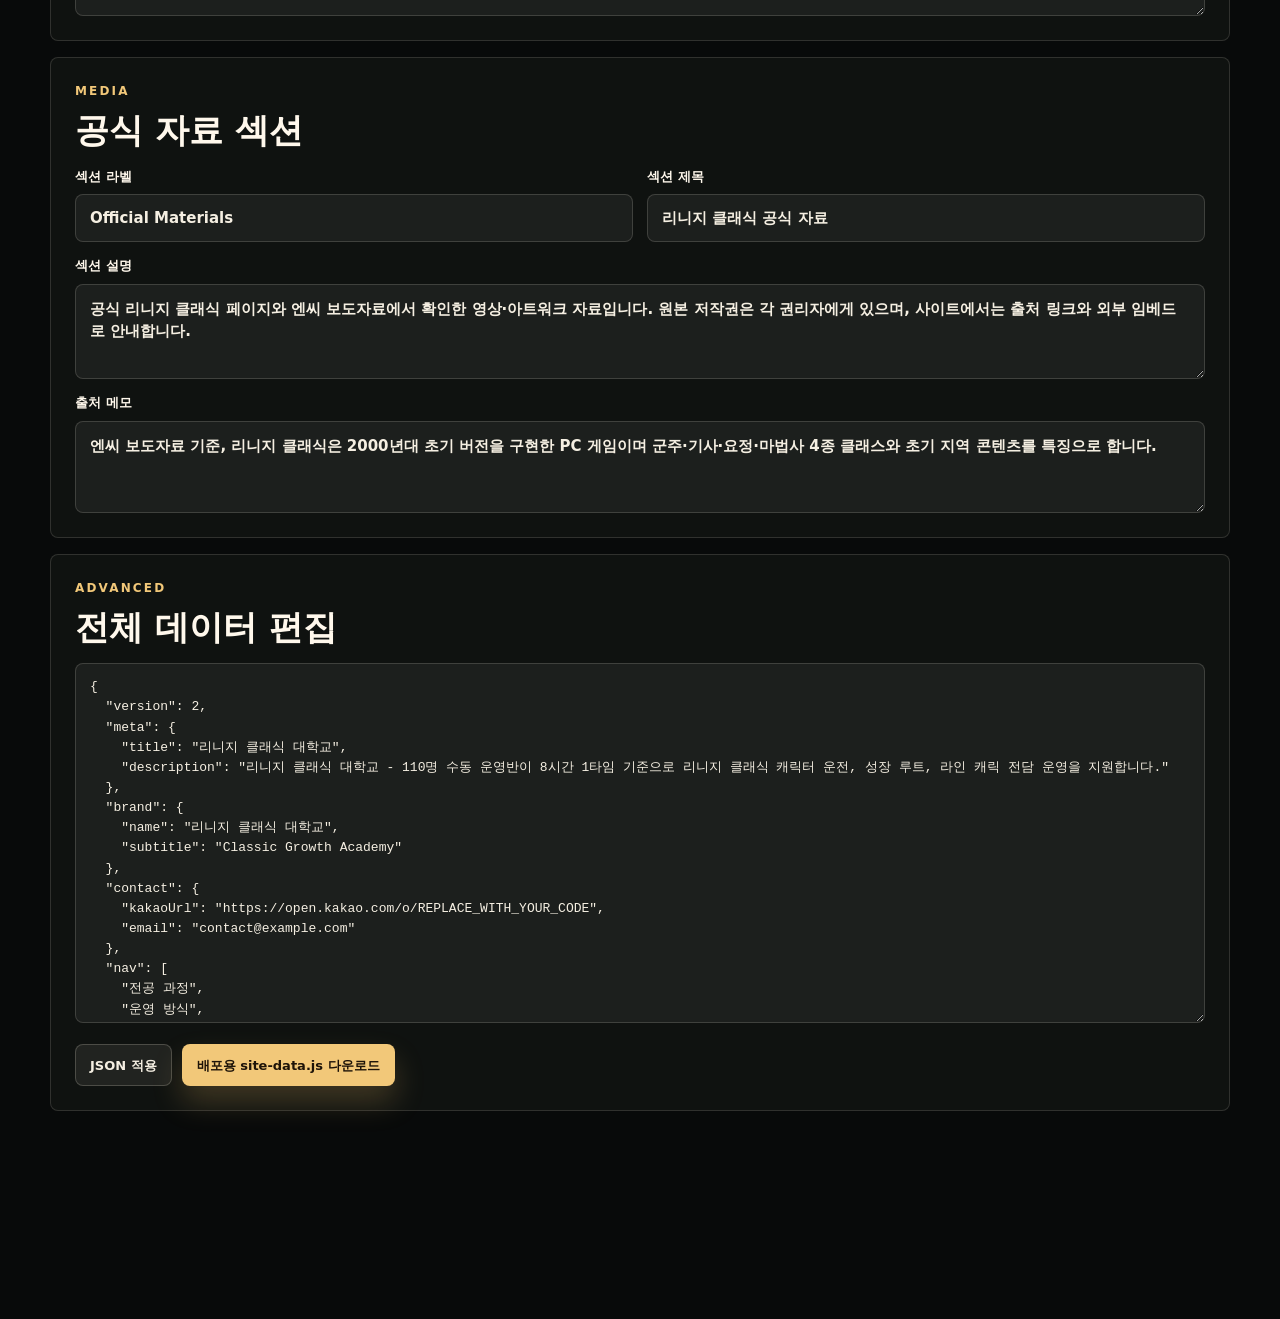
==== commit d9c10b6b: "Add pricing and manual operation proof sections" ====
--- a/admin.html
+++ b/admin.html
@@ -198,6 +198,64 @@
 
         <section class="admin-section">
           <div class="admin-section-head">
+            <p class="eyebrow">Trust</p>
+            <h2>운영 신뢰 문구</h2>
+          </div>
+          <div class="field-grid">
+            <label>
+              운영 섹션 라벨
+              <input data-field="proof.eyebrow" type="text" />
+            </label>
+            <label>
+              운영 섹션 제목
+              <input data-field="proof.title" type="text" />
+            </label>
+            <label class="wide-field">
+              운영 섹션 설명
+              <textarea data-field="proof.text" rows="3"></textarea>
+            </label>
+            <label>
+              보상 섹션 라벨
+              <input data-field="guarantee.eyebrow" type="text" />
+            </label>
+            <label>
+              보상 섹션 제목
+              <input data-field="guarantee.title" type="text" />
+            </label>
+            <label class="wide-field">
+              보상 섹션 설명
+              <textarea data-field="guarantee.text" rows="3"></textarea>
+            </label>
+          </div>
+        </section>
+
+        <section class="admin-section">
+          <div class="admin-section-head">
+            <p class="eyebrow">Media</p>
+            <h2>공식 자료 섹션</h2>
+          </div>
+          <div class="field-grid">
+            <label>
+              섹션 라벨
+              <input data-field="media.eyebrow" type="text" />
+            </label>
+            <label>
+              섹션 제목
+              <input data-field="media.title" type="text" />
+            </label>
+            <label class="wide-field">
+              섹션 설명
+              <textarea data-field="media.text" rows="3"></textarea>
+            </label>
+            <label class="wide-field">
+              출처 메모
+              <textarea data-field="media.sourceNote" rows="2"></textarea>
+            </label>
+          </div>
+        </section>
+
+        <section class="admin-section">
+          <div class="admin-section-head">
             <p class="eyebrow">Advanced</p>
             <h2>전체 데이터 편집</h2>
           </div>
--- a/styles.css
+++ b/styles.css
@@ -559,6 +559,211 @@
   background: rgba(255, 255, 255, 0.035);
 }
 
+.proof-section {
+  padding-top: clamp(58px, 8vw, 96px);
+}
+
+.proof-metrics {
+  display: grid;
+  grid-template-columns: repeat(4, minmax(0, 1fr));
+  gap: 12px;
+  margin-bottom: 16px;
+}
+
+.proof-metrics div {
+  min-height: 132px;
+  padding: 22px;
+  border: 1px solid rgba(216, 173, 93, 0.22);
+  border-radius: var(--radius);
+  background:
+    linear-gradient(180deg, rgba(216, 173, 93, 0.08), rgba(255, 255, 255, 0.02)),
+    var(--panel);
+}
+
+.proof-metrics strong {
+  display: block;
+  margin-bottom: 10px;
+  color: var(--gold-strong);
+  font-size: clamp(30px, 4vw, 46px);
+  font-weight: 900;
+  line-height: 1;
+}
+
+.proof-metrics span {
+  color: var(--muted);
+  font-size: 14px;
+  font-weight: 800;
+}
+
+.proof-grid,
+.guarantee-list {
+  display: grid;
+  grid-template-columns: repeat(4, minmax(0, 1fr));
+  gap: 12px;
+}
+
+.proof-grid article,
+.guarantee-list article {
+  min-height: 190px;
+  padding: 22px;
+  border: 1px solid var(--line);
+  border-radius: var(--radius);
+  background: var(--panel);
+}
+
+.proof-grid h3,
+.guarantee-list h3,
+.media-section h3 {
+  margin-bottom: 10px;
+  color: #fff8ec;
+  font-size: 19px;
+  font-weight: 900;
+}
+
+.proof-grid p,
+.guarantee-list p {
+  margin: 0;
+  color: var(--muted);
+  font-size: 14px;
+}
+
+.guarantee-section {
+  display: grid;
+  grid-template-columns: minmax(0, 0.75fr) minmax(0, 1fr);
+  gap: 22px;
+  align-items: stretch;
+  padding: clamp(34px, 5vw, 54px);
+  border: 1px solid rgba(159, 73, 50, 0.3);
+  border-radius: var(--radius);
+  background:
+    linear-gradient(135deg, rgba(159, 73, 50, 0.18), rgba(216, 173, 93, 0.08)),
+    #101210;
+}
+
+.guarantee-copy {
+  display: flex;
+  flex-direction: column;
+  justify-content: center;
+}
+
+.guarantee-copy h2 {
+  font-size: clamp(32px, 5vw, 56px);
+}
+
+.guarantee-copy p:not(.eyebrow) {
+  margin-bottom: 24px;
+  color: rgba(245, 239, 226, 0.84);
+  font-size: 16px;
+}
+
+.guarantee-list {
+  grid-template-columns: repeat(2, minmax(0, 1fr));
+}
+
+.media-section {
+  padding-top: clamp(70px, 10vw, 120px);
+}
+
+.media-layout {
+  display: grid;
+  grid-template-columns: minmax(0, 1.2fr) minmax(300px, 0.8fr);
+  gap: 16px;
+}
+
+.media-videos,
+.media-images {
+  display: grid;
+  gap: 16px;
+}
+
+.video-card,
+.image-card,
+.official-source {
+  border: 1px solid var(--line);
+  border-radius: var(--radius);
+  background: var(--panel);
+}
+
+.video-card {
+  overflow: hidden;
+}
+
+.video-frame {
+  position: relative;
+  aspect-ratio: 16 / 9;
+  background: #000;
+}
+
+.video-frame iframe {
+  position: absolute;
+  inset: 0;
+  width: 100%;
+  height: 100%;
+  border: 0;
+}
+
+.video-card h3 {
+  padding: 18px 18px 0;
+}
+
+.video-card .text-link {
+  margin: 8px 18px 18px;
+}
+
+.image-card {
+  overflow: hidden;
+}
+
+.image-card img {
+  width: 100%;
+  aspect-ratio: 16 / 9;
+  object-fit: cover;
+}
+
+.image-card.contain-image img {
+  padding: 28px;
+  background:
+    radial-gradient(circle at center, rgba(216, 173, 93, 0.16), rgba(8, 10, 10, 0.2)),
+    #0a0c0b;
+  object-fit: contain;
+}
+
+.image-card div {
+  padding: 18px;
+}
+
+.official-source {
+  display: flex;
+  align-items: center;
+  justify-content: space-between;
+  gap: 18px;
+  margin-top: 16px;
+  padding: 18px;
+}
+
+.official-source p {
+  max-width: 760px;
+  margin: 0;
+  color: var(--muted);
+  font-size: 14px;
+}
+
+.official-source div {
+  display: flex;
+  flex-wrap: wrap;
+  gap: 8px;
+}
+
+.official-source a {
+  min-height: 38px;
+  padding: 9px 12px;
+  border: 1px solid rgba(216, 173, 93, 0.24);
+  border-radius: var(--radius);
+  color: var(--gold-strong);
+  font-size: 13px;
+  font-weight: 900;
+}
+
 .section {
   width: min(calc(100% - 40px), var(--max));
   margin: 0 auto;
@@ -1098,6 +1303,11 @@
 
   .notice-strip,
   .urgency-section,
+  .proof-metrics,
+  .proof-grid,
+  .guarantee-section,
+  .guarantee-list,
+  .media-layout,
   .program-grid,
   .pricing-grid,
   .ops-layout,
@@ -1114,6 +1324,16 @@
   .urgency-section,
   .loss-grid {
     grid-template-columns: 1fr;
+  }
+
+  .proof-metrics,
+  .proof-grid {
+    grid-template-columns: repeat(2, minmax(0, 1fr));
+  }
+
+  .official-source {
+    align-items: flex-start;
+    flex-direction: column;
   }
 
   .live-board {
@@ -1188,7 +1408,10 @@
   }
 
   .urgency-panel-top,
-  .urgency-stat-grid {
+  .urgency-stat-grid,
+  .proof-metrics,
+  .proof-grid,
+  .guarantee-list {
     grid-template-columns: 1fr;
   }
 
